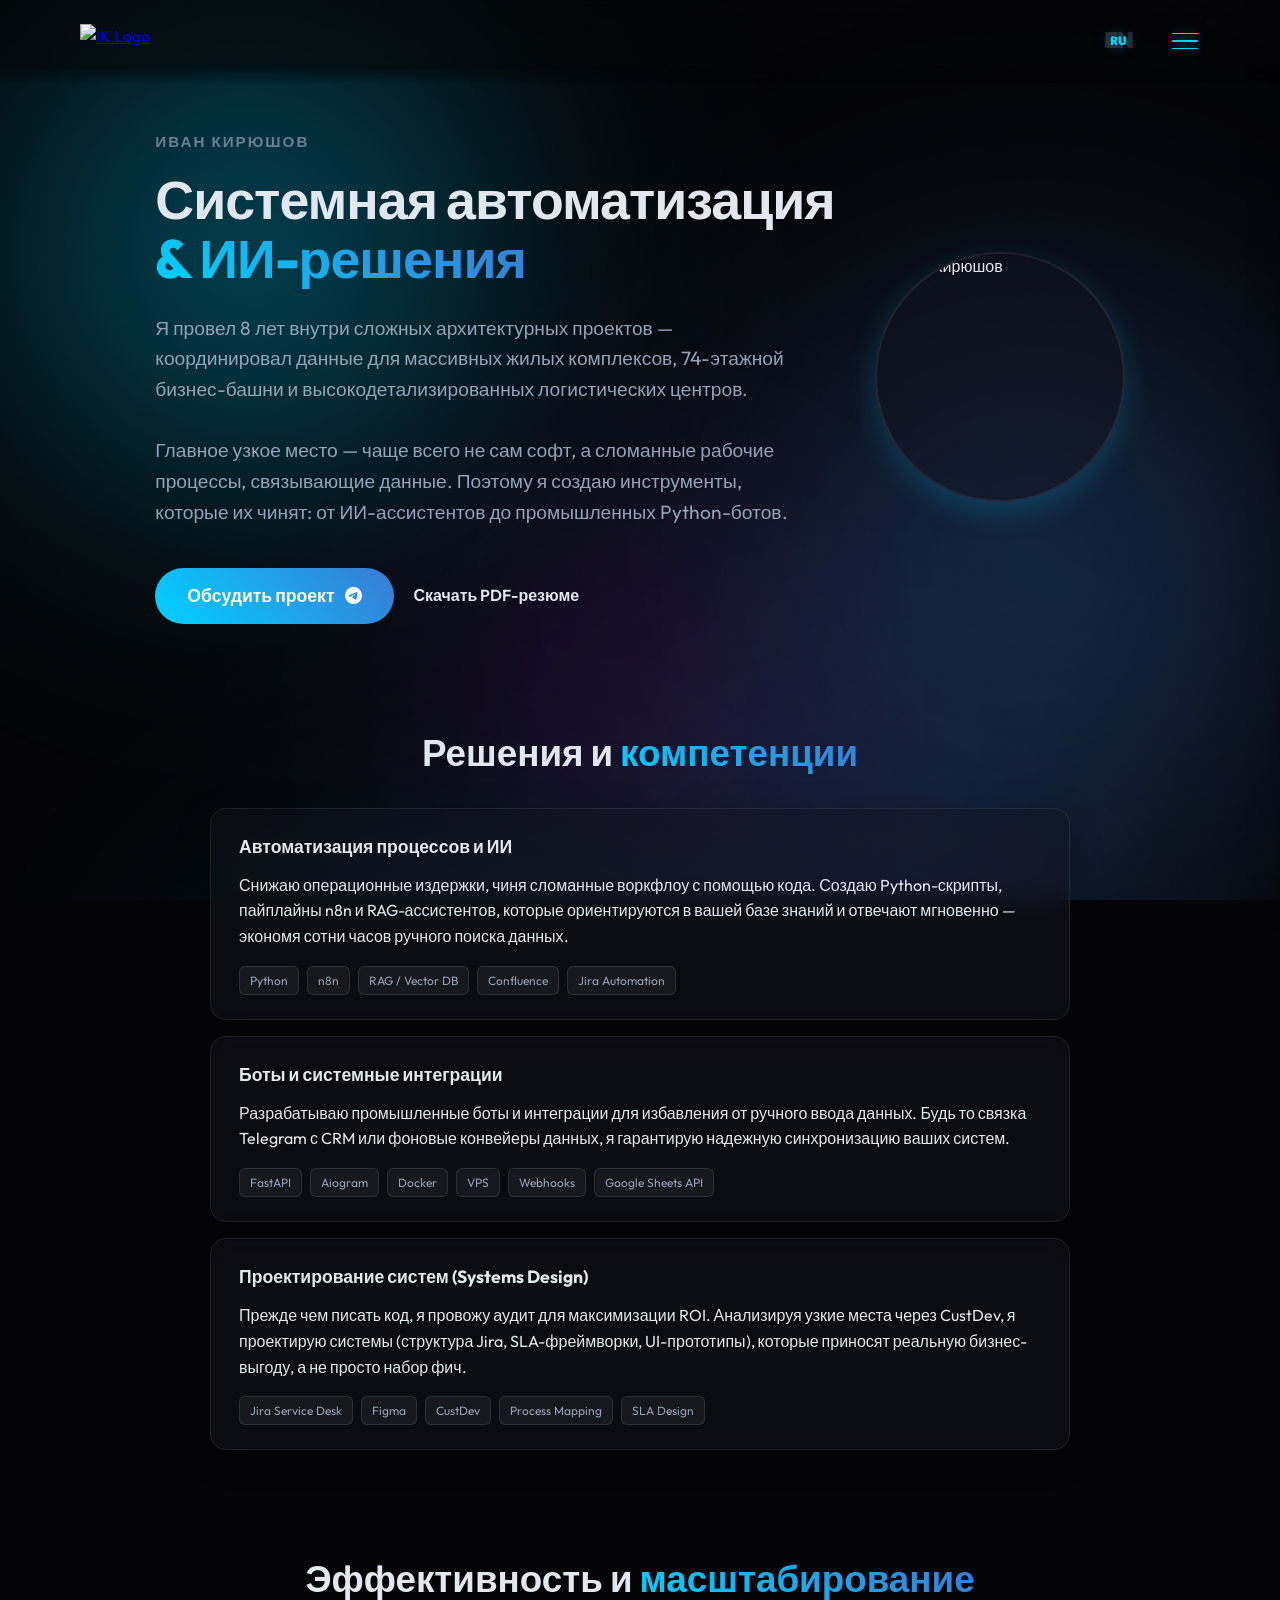
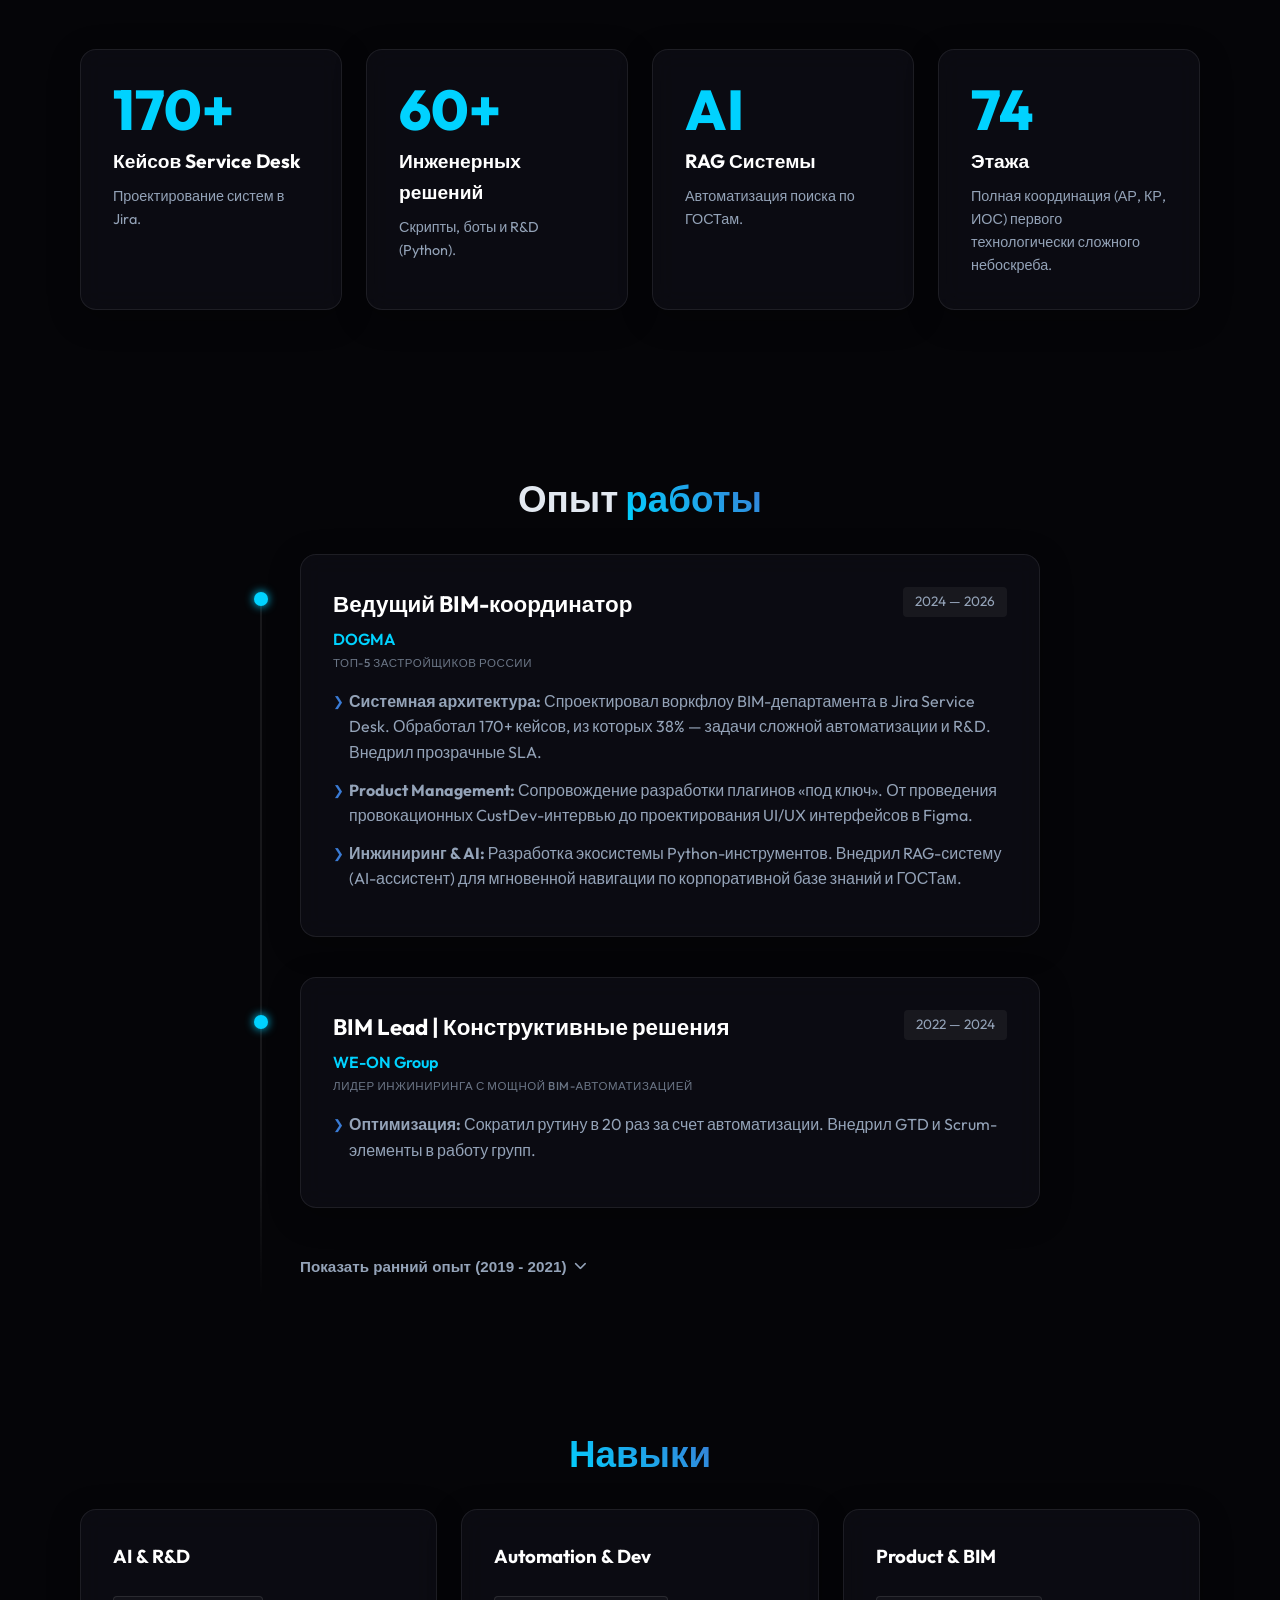
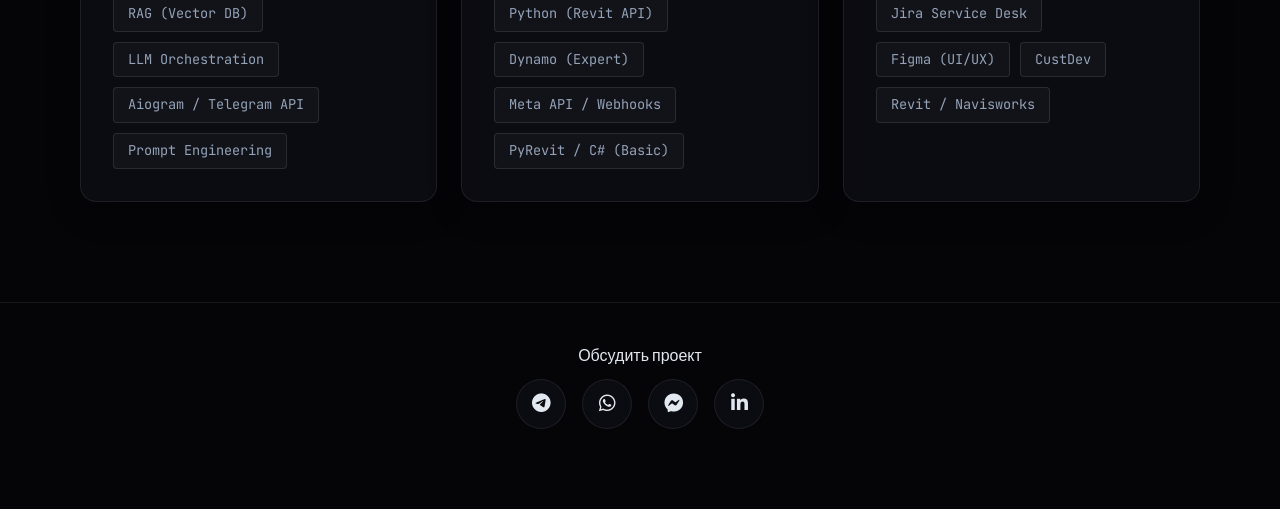
==== ru.html @ f66e20c4 "feat: sync job titles in resumes with landing and fix PDF build pipeline" ====
<!DOCTYPE html>
<html lang="ru">

<head>
    <meta charset="UTF-8">
    <meta name="viewport" content="width=device-width, initial-scale=1.0, maximum-scale=1.0, user-scalable=no">
    <title>Иван Кирюшов | Workflow Automation Architect</title>
    <meta name="description"
        content="Workflow Automation Architect. Превращаю рутину в системную автоматизацию данных через Python, n8n и кастомных ботов.">
    <link rel="preconnect" href="https://fonts.googleapis.com">
    <link rel="preconnect" href="https://fonts.gstatic.com" crossorigin>
    <link
        href="https://fonts.googleapis.com/css2?family=Outfit:wght@300;400;600;800&family=JetBrains+Mono:wght@400;500&display=swap"
        rel="stylesheet">
    <link rel="stylesheet" href="https://cdnjs.cloudflare.com/ajax/libs/font-awesome/6.4.0/css/all.min.css">
    <link rel="stylesheet" href="style.css">
    <link rel="icon" type="image/png" href="favicon.png">
    <link rel="apple-touch-icon" href="apple-touch-icon.png">
</head>

<body>
    <div class="noise-overlay"></div>
    <!-- Фоновые градиентные пятна для Glassmorphism -->
    <div class="blob-wrapper">
        <div class="blob blob-1"></div>
        <div class="blob blob-2"></div>
        <div class="blob blob-3"></div>
        <div class="blob blob-4"></div>
        <div class="blob blob-5"></div>
    </div>

    <nav class="glass-nav">
        <div class="container nav-content">
            <div class="nav-left">
                <a href="#" class="logo">
                    <img src="logo.png" alt="IK Logo" class="logo-img">
                </a>
            </div>

            <div class="nav-center">
                <!-- Status container removed for cleaner UX -->
            </div>
            <div class="nav-right">
                <a href="index.html" class="lang-stack">
                    <span class="lang-bg">EN</span>
                    <span class="lang-fg">RU</span>
                </a>
                <!-- Бургер-кнопка -->
                <button class="menu-toggle" id="menu-toggle" aria-label="Menu">
                    <span></span>
                    <span></span>
                    <span></span>
                </button>
            </div>
        </div>
    </nav>

    <!-- Мобильное меню (Боковая панель) -->
    <div class="menu-dimmer" id="menu-dimmer"></div>
    <div class="mobile-drawer" id="mobile-drawer">
        <div class="drawer-header">
            <a href="index.html?menu=active" class="lang-stack" style="margin-left: 10px;">
                <span class="lang-bg">EN</span>
                <span class="lang-fg">RU</span>
            </a>
            <button class="close-drawer" id="close-drawer" aria-label="Close">
                <i class="fas fa-times"></i>
            </button>
        </div>
        <div class="drawer-content">
            <ul class="drawer-nav">
                <li><a href="#services">Решения</a></li>
                <li><a href="#stats">Эффективность</a></li>
                <li><a href="#experience">Опыт</a></li>
                <li><a href="#skills">Навыки</a></li>
            </ul>
            <div class="drawer-footer">
                <p>Связаться:</p>
                <div class="drawer-socials">
                    <a href="https://t.me/bimivan" target="_blank" class="glass-icon"><i
                            class="fab fa-telegram-plane"></i></a>
                    <a href="https://wa.me/79959209584" target="_blank" class="glass-icon"><i
                            class="fab fa-whatsapp"></i></a>
                    <a href="https://m.me/kiryvanya" target="_blank" class="glass-icon"><i
                            class="fab fa-facebook-messenger"></i></a>
                    <a href="https://www.linkedin.com/in/ivan-kiryushov-5489a4198/" target="_blank"
                        class="glass-icon"><i class="fab fa-linkedin-in"></i></a>
                </div>
            </div>
        </div>
    </div>

    <header id="home" class="hero">
        <div class="container hero-content fade-up">
            <div class="hero-text-block">
                <p class="hero-name-tag">Иван Кирюшов</p>
                <h1>Системная автоматизация <br><span class="accent">& ИИ-решения</span></h1>
                <p class="subtitle" style="max-width: 650px;">
                    Я провел 8 лет внутри сложных архитектурных проектов — координировал данные для массивных жилых
                    комплексов, 74-этажной
                    бизнес-башни и высокодетализированных логистических центров.<br><br>
                    Главное узкое место — чаще всего не сам софт, а сломанные рабочие процессы, связывающие данные.
                    Поэтому я создаю инструменты, которые их чинят: от ИИ-ассистентов до промышленных Python-ботов.
                </p>
                <div class="hero-actions">
                    <a href="https://t.me/bimivan" target="_blank" class="btn btn-primary">Обсудить проект <i
                            class="fab fa-telegram-plane"></i></a>
                    <a href="assets/Ivan_Kiryushov_Resume_RU.pdf" class="btn btn-secondary" download>Скачать
                        PDF-резюме</a>
                </div>
            </div>

            <div class="hero-photo-block" style="position: relative;">
                <div class="glass-photo-wrapper"
                    style="width: 250px; height: 250px; border-radius: 50%; overflow: hidden; background: var(--glass-bg); border: 2px solid var(--glass-border); box-shadow: 0 10px 30px rgba(0, 210, 255, 0.2); position: relative; display: flex; align-items: center; justify-content: center;">
                    <img src="profile.png" alt="Иван Кирюшов" style="width: 100%; height: 100%; object-fit: cover;">
                </div>
            </div>
        </div>
    </header>

    <section id="services" class="services section-pad">
        <div class="container">
            <h2 class="section-title text-center fade-up">Решения и <span class="accent">компетенции</span></h2>
            <div class="services-list fade-up">

                <div class="service-card glass-card">
                    <div class="service-card-header">
                        <span class="service-title">Автоматизация процессов и ИИ</span>
                    </div>
                    <div class="service-card-body">
                        <p>Снижаю операционные издержки, чиня сломанные воркфлоу с помощью кода. Создаю Python-скрипты, пайплайны n8n и RAG-ассистентов, которые ориентируются в вашей базе знаний и отвечают мгновенно — экономя сотни часов ручного поиска данных.</p>
                        <div class="service-tags">
                            <span>Python</span>
                            <span>n8n</span>
                            <span>RAG / Vector DB</span>
                            <span>Confluence</span>
                            <span>Jira Automation</span>
                        </div>
                    </div>
                </div>

                <div class="service-card glass-card">
                    <div class="service-card-header">
                        <span class="service-title">Боты и системные интеграции</span>
                    </div>
                    <div class="service-card-body">
                        <p>Разрабатываю промышленные боты и интеграции для избавления от ручного ввода данных. Будь то связка Telegram с CRM или фоновые конвейеры данных, я гарантирую надежную синхронизацию ваших систем.</p>
                        <div class="service-tags">
                            <span>FastAPI</span>
                            <span>Aiogram</span>
                            <span>Docker</span>
                            <span>VPS</span>
                            <span>Webhooks</span>
                            <span>Google Sheets API</span>
                        </div>
                    </div>
                </div>

                <div class="service-card glass-card">
                    <div class="service-card-header">
                        <span class="service-title">Проектирование систем (Systems Design)</span>
                    </div>
                    <div class="service-card-body">
                        <p>Прежде чем писать код, я провожу аудит для максимизации ROI. Анализируя узкие места через CustDev, я проектирую системы (структура Jira, SLA-фреймворки, UI-прототипы), которые приносят реальную бизнес-выгоду, а не просто набор фич.</p>
                        <div class="service-tags">
                            <span>Jira Service Desk</span>
                            <span>Figma</span>
                            <span>CustDev</span>
                            <span>Process Mapping</span>
                            <span>SLA Design</span>
                        </div>
                    </div>
                </div>

            </div>
        </div>
    </section>

    <section id="stats" class="stats">
        <div class="container fade-up" style="margin-bottom: 40px;">
            <h2 class="section-title text-center">Эффективность и <span class="accent">масштабирование</span></h2>
        </div>
        <div class="container stats-grid delay-1 fade-up">
            <div class="stat-card glass-card">
                <div class="stat-number">170+</div>
                <div class="stat-label">Кейсов Service Desk</div>
                <div class="stat-desc">Проектирование систем в Jira.</div>
            </div>
            <div class="stat-card glass-card">
                <div class="stat-number">60+</div>
                <div class="stat-label">Инженерных решений</div>
                <div class="stat-desc">Скрипты, боты и R&D (Python).</div>
            </div>
            <div class="stat-card glass-card">
                <div class="stat-number">AI</div>
                <div class="stat-label">RAG Системы</div>
                <div class="stat-desc">Автоматизация поиска по ГОСТам.</div>
            </div>
            <div class="stat-card glass-card">
                <div class="stat-number">74</div>
                <div class="stat-label">Этажа</div>
                <div class="stat-desc">Полная координация (АР, КР, ИОС) первого технологически сложного небоскреба.
                </div>
            </div>
        </div>
    </section>

    <section id="experience" class="experience section-pad">
        <div class="container">
            <h2 class="section-title text-center fade-up">Опыт <span class="accent">работы</span></h2>

            <div class="timeline">
                <div class="timeline-item fade-up">
                    <div class="timeline-dot"></div>
                    <div class="glass-card timeline-content">
                        <div class="job-header">
                            <div>
                                <h3>Ведущий BIM-координатор</h3>
                                <div class="company">DOGMA</div>
                                <span class="company-tagline">Топ-5 застройщиков России</span>
                            </div>
                            <div class="period">2024 — 2026</div>
                        </div>
                        <ul class="job-details">
                            <li><strong>Системная архитектура:</strong> Спроектировал воркфлоу BIM-департамента в Jira
                                Service Desk. Обработал 170+ кейсов, из которых 38% — задачи сложной автоматизации и
                                R&D. Внедрил прозрачные SLA.</li>
                            <li><strong>Product Management:</strong> Сопровождение разработки плагинов «под ключ». От
                                проведения провокационных CustDev-интервью до проектирования UI/UX интерфейсов в Figma.
                            </li>
                            <li><strong>Инжиниринг & AI:</strong> Разработка экосистемы Python-инструментов. Внедрил
                                RAG-систему (AI-ассистент) для мгновенной навигации по корпоративной базе знаний и
                                ГОСТам.</li>
                        </ul>
                    </div>
                </div>

                <div class="timeline-item fade-up">
                    <div class="timeline-dot"></div>
                    <div class="glass-card timeline-content">
                        <div class="job-header">
                            <div>
                                <h3>BIM Lead | Конструктивные решения</h3>
                                <div class="company">WE-ON Group</div>
                                <span class="company-tagline">Лидер инжиниринга с мощной BIM-автоматизацией</span>
                            </div>
                            <div class="period">2022 — 2024</div>
                        </div>
                        <ul class="job-details">
                            <li><strong>Оптимизация:</strong> Сократил рутину в 20 раз за счет автоматизации. Внедрил
                                GTD и Scrum-элементы в работу групп.</li>
                        </ul>
                    </div>
                </div>

                <div class="exp-accordion">
                    <button class="exp-header">
                        <span>Показать ранний опыт (2019 - 2021)</span>
                        <i class="fas fa-chevron-down exp-chevron"></i>
                    </button>
                    <div class="exp-body">
                        <div class="exp-content">
                            <!-- Severin Development -->
                            <div class="timeline-item" style="margin-bottom: 0;">
                                <div class="timeline-dot" style="z-index: 2;"></div>
                                <div class="glass-card timeline-content">
                                    <div class="job-header">
                                        <div>
                                            <h3>BIM-координатор</h3>
                                            <div class="company">Северин Девелопмент</div>
                                            <span class="company-tagline">Колыбель экосистемы "Signal" и передовых
                                                технологий 3D-сканирования</span>
                                        </div>
                                        <div class="period">2020 — 2021</div>
                                    </div>
                                    <ul class="job-details">
                                        <li><strong>Сложное моделирование:</strong> Координация 74-этажной башни (АР,
                                            КР, ИОС) в
                                            Москва-Сити.</li>
                                        <li><strong>R&D / Team Leading:</strong> Разработка процессов для технологии
                                            Scan-to-BIM
                                            (облака точек). Управление процессами распределения задач.</li>
                                    </ul>
                                </div>
                            </div>

                            <!-- MK3 Engineering -->
                            <div class="timeline-item" style="margin-bottom: 0; margin-top: 24px;">
                                <div class="timeline-dot" style="z-index: 2;"></div>
                                <div class="glass-card timeline-content">
                                    <div class="job-header">
                                        <div>
                                            <h3>BIM-координатор</h3>
                                            <div class="company">МК3 Инжиниринг</div>
                                            <span class="company-tagline">Эксперты в промышленном проектировании и
                                                High-LOD моделях</span>
                                        </div>
                                        <div class="period">2019 — 2020</div>
                                    </div>
                                    <ul class="job-details">
                                        <li><strong>Признание:</strong> Промышленный проект занял <strong>2-е
                                                место</strong> на Всероссийском конкурсе BIM-технологий 2020.</li>
                                        <li><strong>Контроль качества:</strong> Оптимизировал алгоритмы проверки
                                            коллизий, снизив количество проектных ошибок на 30% через автоматизированную
                                            отчетность.</li>
                                    </ul>
                                </div>
                            </div>
                        </div>
                    </div>
                </div>
            </div>
        </div>
    </section>

    <section id="skills" class="skills section-pad">
        <div class="container fade-up">
            <h2 class="section-title text-center"><span class="accent">Навыки</span></h2>
            <div class="skills-grid">
                <!-- AI & Automation -->
                <div class="glass-card skill-category">
                    <h3>AI & R&D</h3>
                    <div class="skill-tags">
                        <span>RAG (Vector DB)</span>
                        <span>LLM Orchestration</span>
                        <span>Aiogram / Telegram API</span>
                        <span>Prompt Engineering</span>
                    </div>
                </div>
                <!-- Core Dev -->
                <div class="glass-card skill-category">
                    <h3>Automation & Dev</h3>
                    <div class="skill-tags">
                        <span>Python (Revit API)</span>
                        <span>Dynamo (Expert)</span>
                        <span>Meta API / Webhooks</span>
                        <span>PyRevit / C# (Basic)</span>
                    </div>
                </div>
                <!-- Management -->
                <div class="glass-card skill-category">
                    <h3>Product & BIM</h3>
                    <div class="skill-tags">
                        <span>Jira Service Desk</span>
                        <span>Figma (UI/UX)</span>
                        <span>CustDev</span>
                        <span>Revit / Navisworks</span>
                    </div>
                </div>
            </div>
        </div>
    </section>


    <footer class="footer">
        <div class="container footer-content fade-up">
            <div class="footer-cta">
                <p>Обсудить проект</p>
            </div>
            <div class="social-links">
                <a href="https://t.me/bimivan" target="_blank" class="glass-icon"><i
                        class="fab fa-telegram-plane"></i></a>
                <a href="#" target="_blank" class="glass-icon"><i class="fab fa-whatsapp"></i></a>
                <a href="#" target="_blank" class="glass-icon"><i class="fab fa-facebook-messenger"></i></a>
                <a href="https://www.linkedin.com/in/ivan-kiryushov-5489a4198/" target="_blank" class="glass-icon"><i
                        class="fab fa-linkedin-in"></i></a>
            </div>
        </div>
    </footer>
    <script src="app.js"></script>
</body>

</html>
---- style.css ----
:root {
    --bg-primary: #050508;
    --accent-blue: #00d2ff;
    --accent-teal: #3a7bd5;
    --text-main: #e2e8f0;
    --text-muted: #94a3b8;
    --glass-border: rgba(255, 255, 255, 0.08);
    --glass-bg: rgba(20, 22, 32, 0.45);
}

* {
    margin: 0;
    padding: 0;
    box-sizing: border-box;
    -webkit-font-smoothing: antialiased;
}

::selection {
    background-color: var(--accent-blue);
    color: var(--bg-primary);
}

::-moz-selection {
    background-color: var(--accent-blue);
    color: var(--bg-primary);
}

html {
    scroll-behavior: smooth;
    scroll-padding-top: 100px;
    overflow-x: hidden;
    width: 100%;
    margin: 0;
    padding: 0;
}

body {
    font-family: 'Outfit', sans-serif;
    background-color: var(--bg-primary);
    color: var(--text-main);
    line-height: 1.6;
    position: relative;
    margin: 0;
    padding: 0;
}

.noise-overlay {
    position: fixed;
    top: 0;
    left: 0;
    width: 100%;
    height: 100%;
    pointer-events: none;
    z-index: 9999;
    opacity: 0.02;
    background-image: url("data:image/svg+xml,%3Csvg viewBox='0 0 200 200' xmlns='http://www.w3.org/2000/svg'%3E%3Cfilter id='noiseFilter'%3E%3CfeTurbulence type='turbulence' baseFrequency='0.45' numOctaves='3' stitchTiles='stitch'/%3E%3C/filter%3E%3Crect width='100%25' height='100%25' filter='url(%23noiseFilter)'/%3E%3C/svg%3E");
    background-size: 150px 150px;
}

.blob-wrapper {
    position: fixed;
    /* Pin to viewport to prevent vertical leakage */
    top: 0;
    left: 0;
    width: 100%;
    height: 100%;
    overflow: hidden;
    clip-path: inset(0 0 0 0);
    /* Force clip to browser window */
    z-index: -1;
    pointer-events: none;
}

/* Background animated blobs for Premium Glassmorphism */
.blob {
    position: absolute;
    filter: blur(120px);
    z-index: -1;
    opacity: 0.8;
    mix-blend-mode: screen;
    pointer-events: none;
}

.blob-1 {
    top: -100px;
    left: -100px;
    width: 700px;
    height: 700px;
    background: radial-gradient(circle, rgba(0, 210, 255, 0.55) 0%, transparent 70%);
    animation: move-1 25s infinite alternate;
}

.blob-2 {
    top: 20%;
    right: -150px;
    width: 800px;
    height: 800px;
    background: radial-gradient(circle, rgba(58, 123, 213, 0.5) 0%, transparent 70%);
    animation: move-2 30s infinite alternate-reverse;
}

.blob-3 {
    top: 90%;
    left: 10%;
    width: 650px;
    height: 650px;
    background: radial-gradient(circle, rgba(0, 210, 255, 0.45) 0%, transparent 70%);
    animation: move-3 20s infinite alternate;
}

.blob-4 {
    top: 50%;
    left: 30%;
    width: 500px;
    height: 500px;
    background: radial-gradient(circle, rgba(142, 45, 226, 0.35) 0%, transparent 70%);
    animation: move-1 18s infinite alternate-reverse;
}

.blob-5 {
    top: 75%;
    right: 5%;
    width: 650px;
    height: 650px;
    background: radial-gradient(circle, rgba(58, 123, 213, 0.4) 0%, transparent 70%);
    animation: move-4 22s infinite alternate;
}

@keyframes move-1 {
    0% {
        transform: translate(0, 0) scale(1) rotate(0deg);
    }

    100% {
        transform: translate(100px, 50px) scale(1.2) rotate(45deg);
    }
}

@keyframes move-4 {
    0% {
        transform: translate(0, 0) scale(1);
    }

    100% {
        transform: translate(-120px, -80px) scale(1.15) rotate(-30deg);
    }
}

@keyframes move-2 {
    0% {
        transform: translate(0, 0) scale(1.1);
    }

    100% {
        transform: translate(-150px, 100px) scale(0.9);
    }
}

@keyframes move-3 {
    0% {
        transform: translate(0, 100px) scale(0.8);
    }

    100% {
        transform: translate(50px, -50px) scale(1.1);
    }
}


.container {
    max-width: 1200px;
    margin: 0 auto;
    padding: 0 40px;
    /* Increased for premium air */
}

.accent {
    color: var(--accent-blue);
    background: -webkit-linear-gradient(45deg, var(--accent-blue), var(--accent-teal));
    -webkit-background-clip: text;
    background-clip: text;
    -webkit-text-fill-color: transparent;
}

h1 {
    font-size: clamp(2.5rem, 5vw, 4.5rem);
    font-weight: 800;
    line-height: 1.1;
    margin-bottom: 24px;
    letter-spacing: -1px;
}

/* Specific sizing for Russian H1 to prevent overflow/crowding */
html[lang="ru"] h1 {
    font-size: clamp(2rem, 4.2vw, 3.8rem);
}

h2 {
    font-size: 2.3rem;
    font-weight: 700;
    margin-bottom: 40px;
}

.section-title {
    margin-bottom: 25px;
}

.text-center {
    text-align: center;
}

/* Glassmorphism Cards */
.glass-card {
    background: var(--glass-bg);
    backdrop-filter: blur(12px);
    -webkit-backdrop-filter: blur(12px);
    border: 1px solid var(--glass-border);
    border-radius: 16px;
    padding: 32px;
    transition: border-color 0.3s ease, box-shadow 0.3s ease;
    box-shadow: 0 8px 32px rgba(0, 0, 0, 0.3);
    /* Static shadow for volume */
    position: relative;
}




/* Nav */
.glass-nav {
    position: fixed;
    top: 0;
    left: 0;
    width: 100%;
    z-index: 1000;
    background: rgba(5, 5, 8, 0.6) !important;
    backdrop-filter: blur(12px) !important;
    -webkit-backdrop-filter: blur(12px) !important;
    padding: 16px 0;
    transition: all 0.3s ease;
    box-shadow: 0 4px 30px rgba(0, 0, 0, 0.3);
    mask-image: linear-gradient(to bottom, black 80%, transparent 100%);
    -webkit-mask-image: linear-gradient(to bottom, black 80%, transparent 100%);
    border-bottom: none;
}

/* --- Legacy Nav Styles Removed (Consolidated in Unified Header section) --- */

/* Buttons */
.btn-outline {
    border: 1px solid var(--accent-blue);
    color: var(--accent-blue);
    padding: 10px 24px;
    border-radius: 30px;
    text-decoration: none;
    font-weight: 600;
    transition: all 0.3s ease;
}

.btn-outline:hover {
    background: rgba(0, 210, 255, 0.1);
    box-shadow: 0 0 15px rgba(0, 210, 255, 0.2);
}

.btn-primary {
    background: linear-gradient(45deg, var(--accent-blue), var(--accent-teal));
    color: #fff;
    padding: 14px 32px;
    border-radius: 30px;
    text-decoration: none;
    font-weight: 700;
    font-size: 1.1rem;
    display: inline-flex;
    align-items: center;
    gap: 10px;
    transition: transform 0.2s, box-shadow 0.2s;
    border: none;
}

.btn-primary:hover {
    transform: scale(1.05);
    box-shadow: 0 0 20px rgba(0, 210, 255, 0.4);
}

.btn-secondary {
    color: var(--text-main);
    text-decoration: none;
    display: inline-flex;
    align-items: center;
    gap: 8px;
    font-weight: 600;
    transition: color 0.2s;
}

.btn-secondary:hover {
    color: var(--accent-blue);
}

/* Hero Section */
.hero-name-tag {
    font-size: 0.95rem;
    font-weight: 600;
    color: var(--text-muted);
    letter-spacing: 2px;
    text-transform: uppercase;
    margin-bottom: 16px;
    opacity: 0.7;
}

.hero {
    display: flex;
    align-items: center;
    padding-top: 130px;
    padding-bottom: 40px;
    position: relative;
    min-height: auto;
}

.subtitle {
    font-size: 1.2rem;
    color: var(--text-muted);
    max-width: 600px;
    margin-bottom: 40px;
}

.hero-content {
    display: grid;
    grid-template-columns: 1fr auto;
    gap: 40px;
    align-items: center;
}

.hero-actions {
    display: flex;
    gap: 20px;
    align-items: center;
}

@media (max-width: 900px) {
    .hero {
        padding-top: 80px;
        /* Уменьшаем отступ сверху на мобилке */
        min-height: auto;
    }

    .hero-content {
        grid-template-columns: 1fr;
        text-align: center;
        gap: 20px;
    }

    .hero-greeting {
        justify-content: center;
    }

    .subtitle {
        margin: 0 auto 30px auto;
    }

    .hero-actions {
        justify-content: center;
        flex-wrap: wrap;
    }

    .hero-photo-block {
        order: -1;
        display: flex;
        justify-content: center;
        margin-bottom: 10px;
    }

    .glass-photo-wrapper {
        width: 180px !important;
        height: 180px !important;
    }
}

/* Stats */
.stats {
    padding: 40px 0 100px;
}

.stats-grid {
    display: grid;
    grid-template-columns: repeat(auto-fit, minmax(240px, 1fr));
    gap: 24px;
}

.stat-number {
    font-size: 3.5rem;
    font-weight: 800;
    color: var(--accent-blue);
    line-height: 1;
    margin-bottom: 8px;
}

.stat-label {
    font-size: 1.2rem;
    font-weight: 700;
    margin-bottom: 8px;
    color: #fff;
}

.stat-desc {
    color: var(--text-muted);
    font-size: 0.9rem;
}

/* Experience */
.section-pad {
    padding: 60px 0;
}

.timeline {
    position: relative;
    max-width: 800px;
    margin: 0 auto;
    padding-bottom: 20px;
}

.timeline::before {
    content: '';
    position: absolute;
    top: 40px;
    bottom: 0;
    left: 20px;
    width: 2px;
    background: linear-gradient(to bottom, var(--glass-border) 80%, transparent);
}

.timeline-item {
    position: relative;
    padding-left: 60px;
    margin-bottom: 40px;
}

.timeline-dot {
    position: absolute;
    left: 14px;
    top: 38px;
    width: 14px;
    height: 14px;
    border-radius: 50%;
    background: var(--accent-blue);
    box-shadow: 0 0 10px var(--accent-blue);
    z-index: 2;
}

.job-header {
    display: flex;
    justify-content: space-between;
    align-items: flex-start;
    margin-bottom: 16px;
    flex-wrap: wrap;
    gap: 10px;
}

.job-header h3 {
    font-size: 1.4rem;
    color: #fff;
    margin-bottom: 4px;
}

.company {
    color: var(--accent-blue);
    font-weight: 600;
    display: flex;
    align-items: center;
    gap: 6px;
}

.company-tagline {
    display: block;
    font-size: 0.72rem;
    color: var(--text-muted);
    opacity: 0.7;
    text-transform: uppercase;
    letter-spacing: 0.05em;
    font-weight: 500;
    margin-top: 2px;
}

.period {
    background: rgba(255, 255, 255, 0.05);
    padding: 4px 12px;
    border-radius: 4px;
    font-size: 0.85rem;
    color: var(--text-muted);
}

.job-details {
    list-style-type: none;
}

.job-details li {
    margin-bottom: 12px;
    color: var(--text-muted);
    position: relative;
    padding-left: 16px;
}

.job-details li::before {
    content: '❯';
    position: absolute;
    left: 0;
    color: var(--accent-teal);
    font-size: 0.8rem;
    top: 2px;
}

@media (max-width: 600px) {
    .timeline::before {
        left: 5px;
    }

    .timeline-dot {
        left: -1px;
        width: 12px;
        height: 12px;
    }

    .timeline-item {
        padding-left: 30px;
    }

    .glass-card {
        padding: 24px 20px;
        /* Уменьшаем внутренние рамки на смартфонах */
    }

    .container {
        padding: 0 20px;
        /* Уменьшаем боковые отступы всей страницы на мобилках */
    }

    .nav-right {
        gap: 15px;
        /* Убираем огромный отступ между языком и меню на мобилках */
    }

    .section-pad {
        padding: 30px 0;
        /* Минимальные отступы на мобилке */
    }

    .footer {
        padding: 10px 0 5px;
        /* Экстремально компактный подвал */
        margin-top: 0;
    }
}

/* Services */
.services-list {
    display: flex;
    flex-direction: column;
    gap: 16px;
    max-width: 860px;
    margin: 0 auto;
}

.service-accordion {
    padding: 0;
    /* Removed overflow: hidden to allow jitter stabilizer to work */
    transition: border-color 0.3s ease, box-shadow 0.3s ease;
}

.service-accordion.is-open {
    border-color: rgba(0, 210, 255, 0.35);
    box-shadow: 0 8px 32px rgba(0, 210, 255, 0.12);
}

.service-header {
    width: 100%;
    background: none;
    border: none;
    cursor: pointer;
    padding: 24px 28px;
    display: flex;
    justify-content: space-between;
    align-items: center;
    gap: 16px;
    text-align: left;
}

.service-header-left {
    display: flex;
    align-items: center;
    gap: 16px;
}

.service-icon {
    font-size: 1.5rem;
    flex-shrink: 0;
}

.service-title {
    font-size: 1.1rem;
    font-weight: 700;
    color: var(--text-main);
    transition: color 0.3s ease;
}

/* Service Cards (Static version of accordions) */
.service-card {
    padding: 0 !important;
    overflow: hidden;
}

.service-card-header {
    padding: 24px 28px 12px 28px;
}

.service-card-body {
    padding: 0 28px 24px 28px;
}

.service-tags {
    display: flex;
    flex-wrap: wrap;
    gap: 8px;
    margin-top: 16px;
}

.service-tags span {
    background: rgba(255, 255, 255, 0.05);
    border: 1px solid rgba(255, 255, 255, 0.1);
    padding: 4px 10px;
    border-radius: 6px;
    font-size: 0.75rem;
    color: var(--text-muted);
}

.service-accordion.is-open .service-title {
    color: var(--accent-blue);
}

.service-chevron {
    color: var(--text-muted);
    font-size: 0.9rem;
    flex-shrink: 0;
    transition: transform 0.4s cubic-bezier(0.19, 1, 0.22, 1), color 0.3s ease;
}

.service-accordion.is-open .service-chevron {
    transform: rotate(180deg);
    color: var(--accent-blue);
}

.service-body {
    padding: 0 28px 24px 28px;
}

/* Experience Accordion (Custom) */
.exp-accordion {
    margin-top: 10px;
    /* Aligned with timeline */
}

.exp-header {
    background: none;
    border: none;
    cursor: pointer;
    color: var(--text-muted);
    font-weight: 600;
    font-size: 0.95rem;
    padding: 10px 0 10px 60px;
    /* Matched to timeline padding */
    display: inline-flex;
    align-items: center;
    gap: 8px;
    transition: color 0.3s ease;
}

.exp-header:hover {
    color: var(--accent-blue);
}

.exp-chevron {
    font-size: 0.8rem;
    transition: transform 0.4s cubic-bezier(0.19, 1, 0.22, 1), color 0.3s ease;
}

.exp-accordion.is-open .exp-header {
    color: var(--accent-blue);
}

.exp-accordion.is-open .exp-chevron {
    transform: rotate(180deg);
}

.exp-body {
    max-height: 0;
    overflow: hidden;
    transition: max-height 0.8s cubic-bezier(0.16, 1, 0.3, 1);
}

.exp-content {
    padding-top: 24px;
    display: flex;
    flex-direction: column;
    gap: 24px;
}


.service-body p {
    color: var(--text-muted);
    line-height: 1.7;
    margin-bottom: 20px;
    font-size: 0.95rem;
}

.service-body .service-tags {
    display: flex;
    flex-wrap: wrap;
    gap: 8px;
    padding-bottom: 24px;
}

.service-body .service-tags span {
    background: rgba(255, 255, 255, 0.03);
    border: 1px solid rgba(255, 255, 255, 0.1);
    padding: 4px 10px;
    border-radius: 4px;
    font-size: 0.8rem;
    color: var(--text-muted);
    font-family: 'JetBrains Mono', monospace;
    transition: all 0.3s ease;
    cursor: default;
}

/* Skills */
.skills-grid {
    display: grid;
    grid-template-columns: repeat(auto-fit, minmax(300px, 1fr));
    gap: 24px;
}

.skill-category h3 {
    display: flex;
    align-items: center;
    gap: 12px;
    margin-bottom: 24px;
    color: #fff;
}

.skill-category h3 i {
    color: var(--accent-blue);
}

.skill-tags {
    display: flex;
    flex-wrap: wrap;
    gap: 10px;
}

.skill-tags span {
    background: rgba(255, 255, 255, 0.03);
    border: 1px solid rgba(255, 255, 255, 0.1);
    padding: 6px 14px;
    border-radius: 4px;
    font-size: 0.85rem;
    color: var(--text-muted);
    font-family: 'JetBrains Mono', monospace;
    transition: all 0.3s ease;
    cursor: default;
}



/* Footer */
.footer {
    border-top: 1px solid var(--glass-border);
    padding: 40px 0 70px;
    /* Increased bottom padding for Taskbar safety */
    margin-top: 40px;
    text-align: center;
}

.footer-cta h2 {
    margin-bottom: 8px;
}

.social-links {
    display: flex;
    justify-content: center;
    gap: 16px;
    margin: 10px 0;
}

.glass-icon {
    width: 50px;
    height: 50px;
    display: flex;
    align-items: center;
    justify-content: center;
    border-radius: 50%;
    background: var(--glass-bg);
    border: 1px solid var(--glass-border);
    color: var(--text-main);
    font-size: 1.2rem;
    text-decoration: none;
    transition: all 0.3s ease;
}

.glass-icon:hover {
    color: var(--accent-blue);
    border-color: var(--accent-blue);
    transform: translateY(-3px);
    box-shadow: 0 5px 15px rgba(0, 210, 255, 0.2);
}

/* Animations - Reveal Scroll */
.fade-up {
    opacity: 0;
    transform: translateY(30px);
    transition: opacity 0.8s cubic-bezier(0.16, 1, 0.3, 1), transform 0.8s cubic-bezier(0.16, 1, 0.3, 1);
}

.fade-up.visible {
    opacity: 1;
    transform: translateY(0);
}

.delay-1 {
    transition-delay: 0.2s;
}

/* Responsive adjustments */
/* --- Pixel-Perfect Unified Header --- */
.nav-content {
    display: grid !important;
    grid-template-columns: repeat(3, 1fr);
    /* 3 equal columns for absolute centering */
    align-items: center;
    position: relative;
    width: 100%;
    min-height: 50px;
}

.nav-left {
    display: flex;
    align-items: center;
    justify-self: start;
    z-index: 10;
}

.nav-center {
    display: flex;
    justify-content: center;
    align-items: center;
    justify-self: center;
    pointer-events: none;
    z-index: 5;
    padding-bottom: 2px;
    /* Optical vertical correction */
}

.nav-right {
    display: flex;
    align-items: center;
    justify-self: end;
    gap: 40px;
    /* Matched to container padding for symmetry */
    z-index: 10;
}

.nav-status-container {
    display: flex;
    align-items: center;
    justify-content: center;
    gap: 8px;
    background: rgba(0, 210, 255, 0.05);
    border: 1px solid rgba(0, 210, 255, 0.15);
    padding: 2px 16px 4px;
    /* Balanced for 28px height */
    border-radius: 20px;
    white-space: nowrap;
    opacity: 1 !important;
    pointer-events: auto;
    min-height: 28px;
    /* Unified height */
    transition: all 0.4s cubic-bezier(0.19, 1, 0.22, 1);
    will-change: width, transform, opacity;
}

.status-dot {
    display: block !important;
    width: 8px !important;
    height: 8px !important;
    aspect-ratio: 1 / 1 !important;
    /* Force equal dimensions */
    background: #00ff88 !important;
    border-radius: 50% !important;
    /* Force absolute circle */
    box-shadow: 0 0 10px #00ff88, 0 0 20px rgba(0, 255, 136, 0.3);
    animation: statusPulse 1.5s infinite;
    flex-shrink: 0;
}

.status-text {
    font-size: 0.75rem;
    font-weight: 600;
    color: var(--accent-blue);
    text-transform: uppercase;
    letter-spacing: 0.8px;
    line-height: normal;
    display: flex;
    align-items: center;
    transition: opacity 0.4s ease-in-out;
    /* Smooth fade for dynamic updates */
}

@keyframes statusPulse {

    0%,
    100% {
        opacity: 1;
        transform: scale(1);
    }

    50% {
        opacity: 0.6;
        transform: scale(1.2);
    }
}

@media (min-width: 1024px) {
    .nav-status-container {
        padding: 8px 20px;
    }

    .status-text {
        font-size: 0.85rem;
        letter-spacing: 1.2px;
    }

    .status-dot {
        width: 10px;
        height: 10px;
    }
}

/* Logo Fix */
.logo-img {
    height: 34px;
    width: auto;
    display: block;
}

/* Lang Switch Spacing */
/* --- Advanced Language Stack --- */
.lang-stack {
    position: relative;
    display: flex;
    justify-content: center;
    align-items: center;
    width: 28px;
    /* Matched to burger width */
    height: 28px;
    /* Matched to burger height */
    text-decoration: none;
    margin-right: 0;
}

.lang-bg {
    position: absolute;
    font-size: 1.4rem;
    /* Larger halo for all-around visibility */
    font-weight: 900;
    color: rgba(255, 255, 255, 0.15);
    transform: translateY(0);
    /* Centered with active lang */
    z-index: 1;
    pointer-events: none;
    letter-spacing: -1px;
}

.lang-fg {
    position: relative;
    font-size: 0.75rem;
    font-weight: 900;
    color: var(--accent-blue);
    text-shadow: 0 0 15px rgba(0, 210, 255, 0.6);
    transform: translateY(0);
    /* Perfectly centered on top of the ghost text */
    z-index: 2;
    transition: all 0.3s ease;
}

.lang-stack:hover .lang-bg {
    color: rgba(255, 255, 255, 0.6);
    /* Prominent activation state */
    transform: scale(1.1);
    text-shadow: 0 0 20px rgba(255, 255, 255, 0.2);
}

.lang-stack:hover .lang-fg {
    transform: translateY(-11px);
    color: #fff;
}

/* Fixed Burger */
.menu-toggle {
    display: flex !important;
    flex-direction: column;
    justify-content: center;
    gap: 6px;
    width: 28px;
    height: 28px;
    background: none;
    border: none;
    cursor: pointer;
}

.menu-toggle span {
    display: block;
    width: 26px;
    height: 1.5px;
    background: var(--accent-blue);
    border-radius: 2px;
    box-shadow: 0 0 8px rgba(0, 210, 255, 0.6);
    transition: all 0.4s cubic-bezier(0.19, 1, 0.22, 1);
}

.menu-toggle.active span:nth-child(1) {
    transform: translateY(8px) rotate(45deg);
}

.menu-toggle.active span:nth-child(2) {
    opacity: 0;
    transform: translateX(-20px);
}

.menu-toggle.active span:nth-child(3) {
    transform: translateY(-8px) rotate(-45deg);
}

/* Menu Dimmer Overlay */
.menu-dimmer {
    position: fixed;
    top: 0;
    left: 0;
    width: 100%;
    height: 100vh;
    background: rgba(0, 0, 0, 0.4);
    backdrop-filter: blur(4px);
    -webkit-backdrop-filter: blur(4px);
    z-index: 999;
    opacity: 0;
    visibility: hidden;
    transition: all 0.4s ease;
}

.menu-dimmer.active {
    opacity: 1;
    visibility: visible;
}

/* Side Drawer Mobile Menu */
.mobile-drawer {
    position: fixed;
    top: 0;
    right: -320px;
    /* Hidden off-screen */
    width: 300px;
    height: 100vh;
    background: rgba(5, 5, 8, 0.85);
    backdrop-filter: blur(20px) saturate(160%);
    -webkit-backdrop-filter: blur(20px) saturate(160%);
    border-left: 1px solid rgba(255, 255, 255, 0.08);
    z-index: 1000;
    display: flex;
    flex-direction: column;
    transition: all 0.4s cubic-bezier(0.19, 1, 0.22, 1);
    box-shadow: -10px 0 30px rgba(0, 0, 0, 0.6);
}

.mobile-drawer.active {
    right: 0;
}

.drawer-header {
    display: flex;
    justify-content: space-between;
    align-items: center;
    padding: 20px 30px;
}

.close-drawer {
    background: none;
    border: none;
    color: var(--accent-blue);
    font-size: 1.8rem;
    cursor: pointer;
    transition: transform 0.3s ease;
}

.close-drawer:hover {
    transform: rotate(90deg);
}

.drawer-content {
    flex: 1;
    padding: 20px 40px;
    display: flex;
    flex-direction: column;
    justify-content: space-between;
}

.drawer-nav {
    display: flex;
    flex-direction: column;
    gap: 32px;
    margin-top: 20px;
    list-style: none;
    padding: 0;
}

.drawer-nav a {
    font-size: 1.6rem;
    font-weight: 700;
    color: #fff;
    text-decoration: none;
    transition: all 0.3s ease;
    opacity: 0;
    transform: translateX(20px);
}

.mobile-drawer.active .drawer-nav a {
    opacity: 1;
    transform: translateX(0);
}

.mobile-drawer.active .drawer-nav li:nth-child(1) a {
    transition-delay: 0.1s;
}

.mobile-drawer.active .drawer-nav li:nth-child(2) a {
    transition-delay: 0.2s;
}

.mobile-drawer.active .drawer-nav li:nth-child(3) a {
    transition-delay: 0.3s;
}

.mobile-drawer.active .drawer-nav li:nth-child(4) a {
    transition-delay: 0.4s;
}

.drawer-nav a:hover {
    color: var(--accent-blue);
    padding-left: 10px;
}

.drawer-footer {
    padding-bottom: 50px;
    opacity: 0;
    transform: translateY(20px);
    transition: all 0.4s ease 0.5s;
}

.mobile-drawer.active .drawer-footer {
    opacity: 1;
    transform: translateY(0);
}

.drawer-footer p {
    font-size: 0.9rem;
    color: var(--text-muted);
    margin-bottom: 16px;
    text-transform: uppercase;
    letter-spacing: 1px;
}

.drawer-socials {
    display: flex;
    gap: 16px;
}

.drawer-socials .glass-icon {
    width: 44px;
    height: 44px;
    font-size: 1.1rem;
    background: rgba(255, 255, 255, 0.03);
}

@media (max-width: 768px) {
    .glass-nav .container {
        padding: 0 12px !important;
        /* Unified 12px edge padding for header */
    }

    .nav-content {
        padding: 0 !important;
    }

    .logo-img {
        height: 28px !important;
        /* Smaller for mobile */
    }

    .nav-right {
        gap: 12px !important;
        /* Symmetric 12px gap */
    }

    .nav-status-container {
        padding: 2px 8px 4px !important;
        /* Added bottom padding for vertical юстировка */
        background: rgba(0, 210, 255, 0.03) !important;
        border: 1px solid rgba(0, 210, 255, 0.1) !important;
    }

    .status-text {
        font-size: 9px !important;
    }

    .hero h1 {
        font-size: 2.4rem;
    }
}

/* --- Print Styles for High-Quality PDF Generation --- */
@media print {

    /* 1. Делаем все анимированные элементы видимыми мгновенно */
    .fade-up {
        opacity: 1 !important;
        transform: none !important;
        transition: none !important;
    }

    /* 2. Прячем интерактивные элементы управления */
    .glass-nav,
    .menu-toggle,
    .mobile-drawer,
    .menu-dimmer,
    .blob-wrapper,
    .noise-overlay,
    .hero-actions,
    .lang-stack {
        display: none !important;
    }

    /* 3. Настройка страницы и фона */
    @page {
        margin: 0;
        size: auto;
    }

    body {
        background-color: #050508 !important;
        /* Сохраняем премиальный темный фон */
        -webkit-print-color-adjust: exact;
        print-color-adjust: exact;
    }

    .hero {
        padding-top: 40px !important;
        min-height: auto !important;
        height: auto !important;
    }

    .section-pad {
        padding: 30px 0 !important;
    }

    .container {
        padding: 0 40px !important;
    }

    /* 4. Отключаем градиентный текст (в PDF он часто глючит), оставляем чистый цвет */
    .accent {
        -webkit-text-fill-color: initial !important;
        background: none !important;
        color: var(--accent-blue) !important;
    }

    .glass-card {
        break-inside: avoid;
        /* Чтобы карточки не разрывались между страницами */
        border: 1px solid rgba(255, 255, 255, 0.1) !important;
        background: rgba(20, 22, 32, 0.8) !important;
    }
}
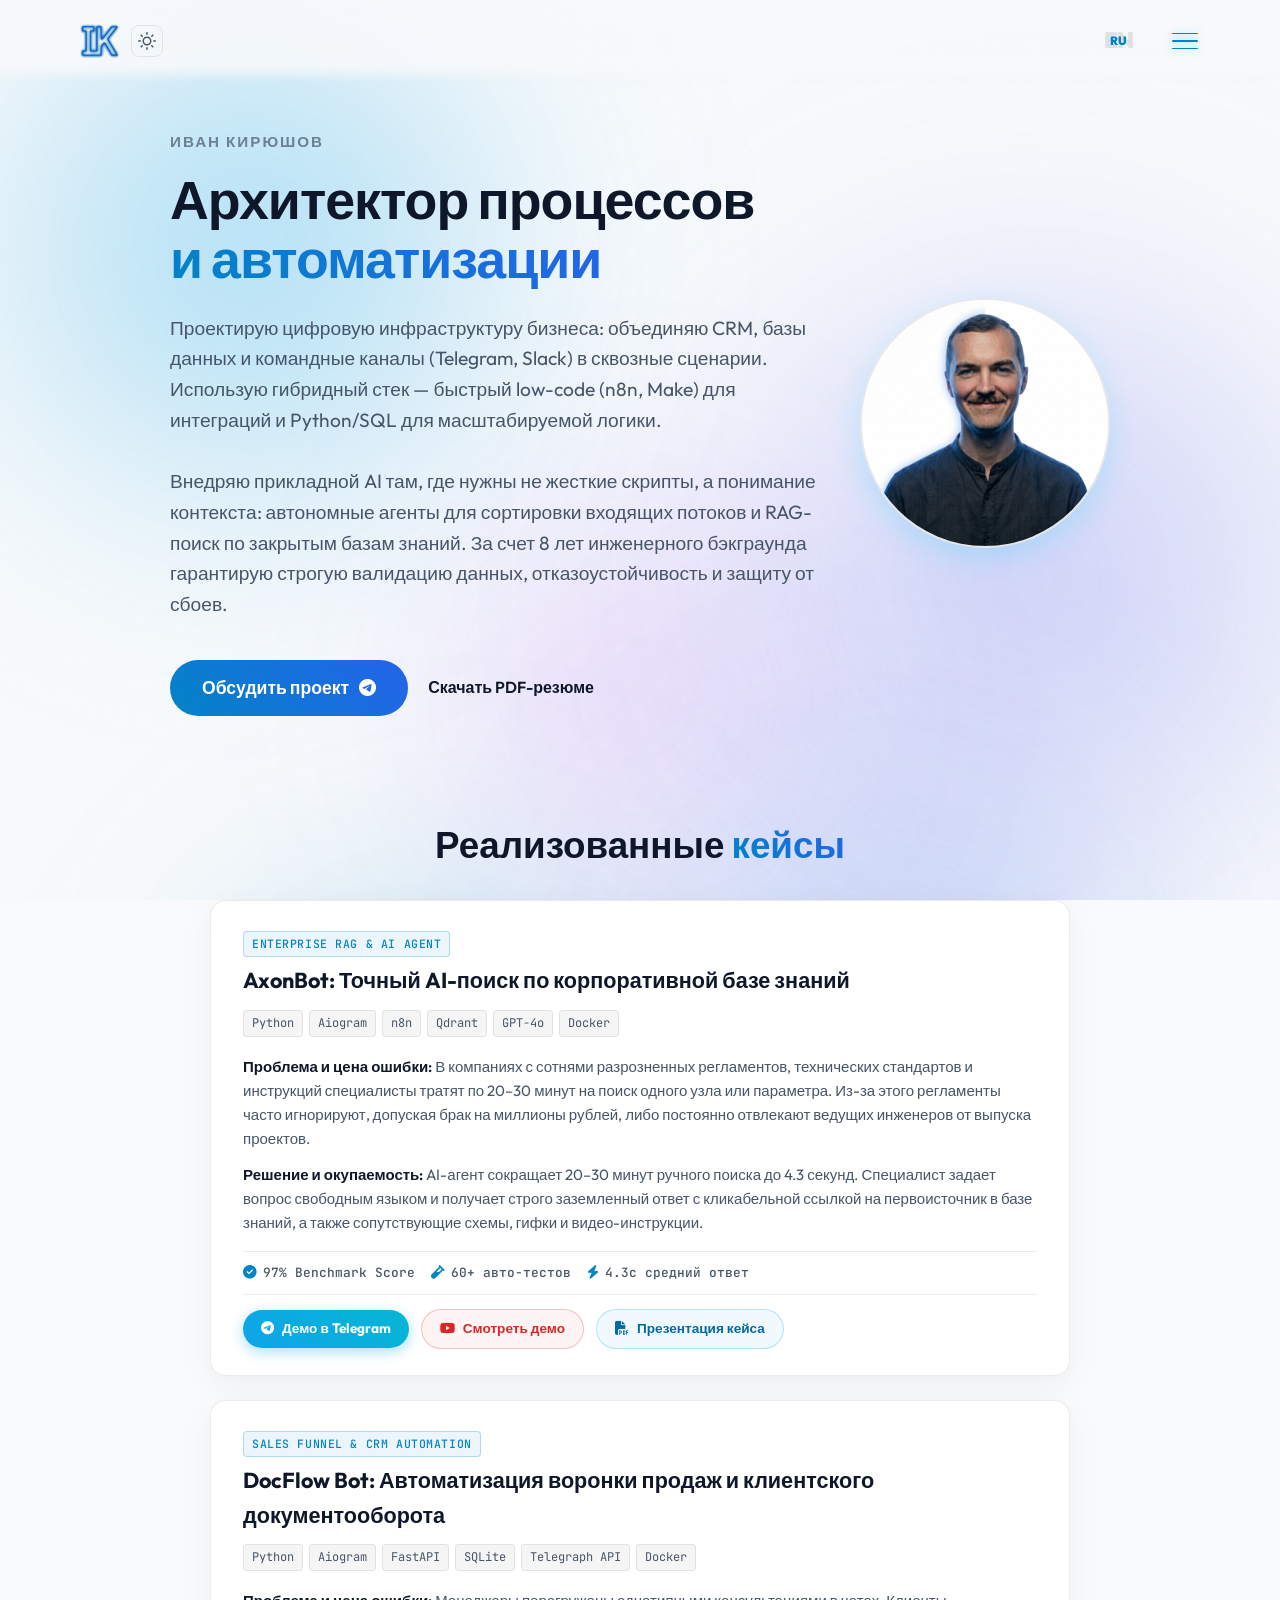
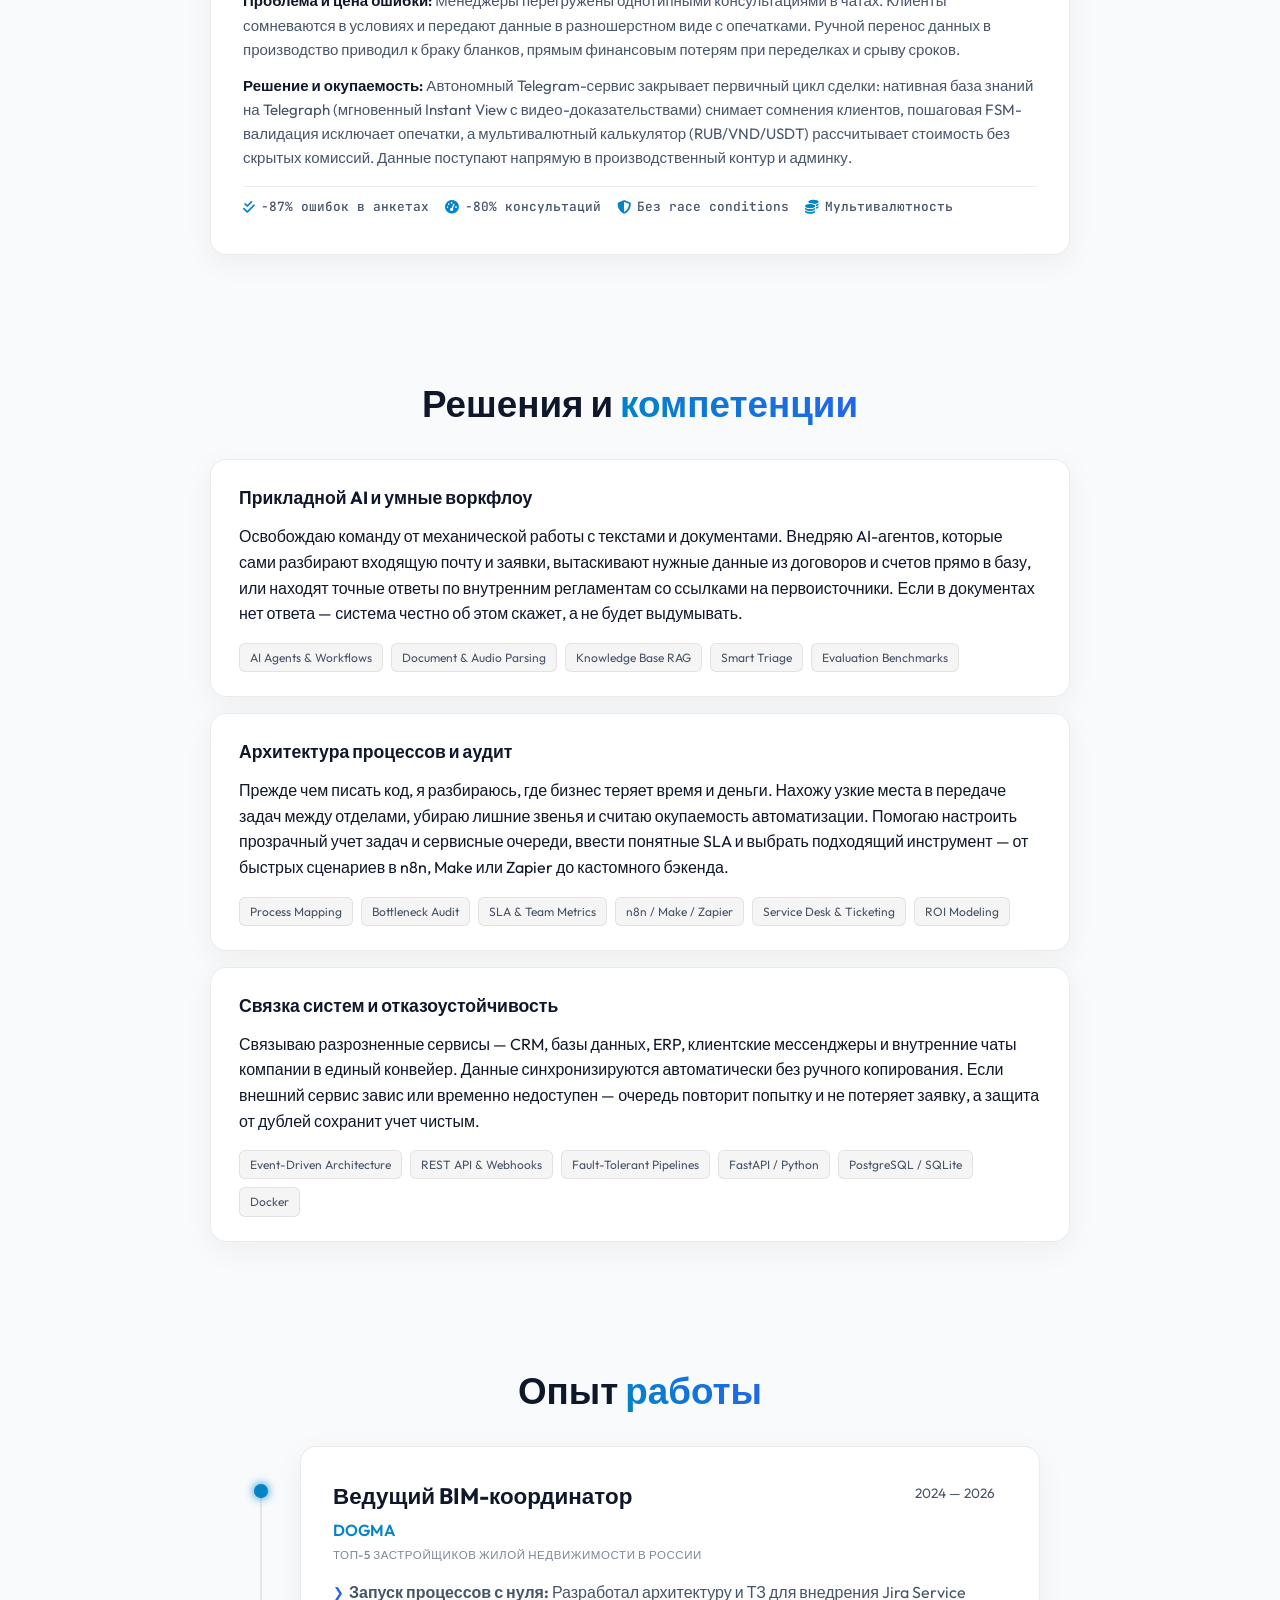
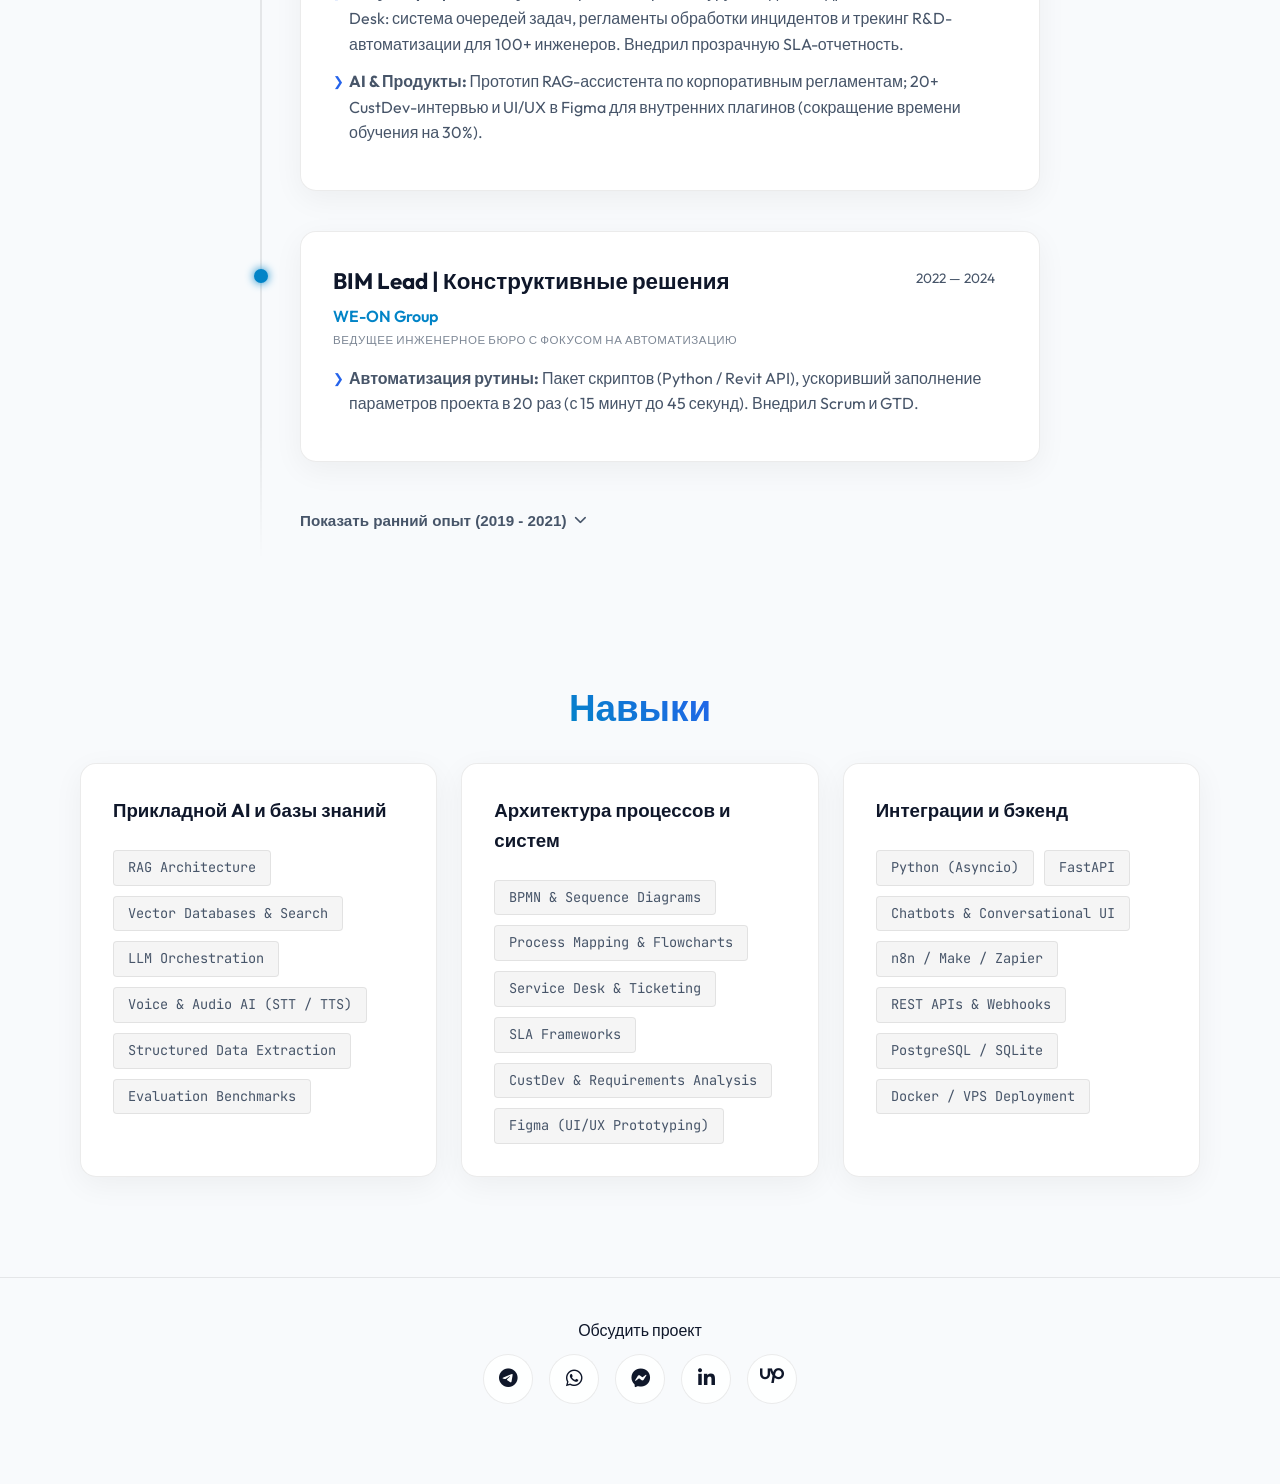
==== commit 596a9941: "Sync static assets and content adjustments" ====
--- a/ru.html
+++ b/ru.html
@@ -4,16 +4,16 @@
 <head>
     <meta charset="UTF-8">
     <meta name="viewport" content="width=device-width, initial-scale=1.0, maximum-scale=1.0, user-scalable=no">
-    <title>Иван Кирюшов | Workflow Automation Architect</title>
+    <title>Иван Кирюшов | Архитектор процессов и автоматизации</title>
     <meta name="description"
-        content="Workflow Automation Architect. Превращаю рутину в системную автоматизацию данных через Python, n8n и кастомных ботов.">
+        content="Архитектор процессов и автоматизации. Превращаю рутину в системную автоматизацию данных через Python, n8n и кастомных ботов.">
     <link rel="preconnect" href="https://fonts.googleapis.com">
     <link rel="preconnect" href="https://fonts.gstatic.com" crossorigin>
     <link
         href="https://fonts.googleapis.com/css2?family=Outfit:wght@300;400;600;800&family=JetBrains+Mono:wght@400;500&display=swap"
         rel="stylesheet">
-    <link rel="stylesheet" href="https://cdnjs.cloudflare.com/ajax/libs/font-awesome/6.4.0/css/all.min.css">
-    <link rel="stylesheet" href="style.css">
+    <link rel="stylesheet" href="https://cdnjs.cloudflare.com/ajax/libs/font-awesome/6.6.0/css/all.min.css">
+    <link rel="stylesheet" href="style.css?v=11">
     <link rel="icon" type="image/png" href="favicon.png">
     <link rel="apple-touch-icon" href="apple-touch-icon.png">
 </head>
@@ -33,8 +33,25 @@
         <div class="container nav-content">
             <div class="nav-left">
                 <a href="#" class="logo">
-                    <img src="logo.png" alt="IK Logo" class="logo-img">
+                    <img src="logo.png?v=7" alt="IK Logo" class="logo-img logo-dark">
+                    <img src="logo-light.png?v=7" alt="IK Logo" class="logo-img logo-light">
                 </a>
+                <button class="theme-toggle" id="theme-toggle" aria-label="Сменить тему">
+                    <svg class="theme-icon-dark" width="16" height="16" viewBox="0 0 24 24" fill="none" stroke="currentColor" stroke-width="2" stroke-linecap="round" stroke-linejoin="round">
+                        <path d="M21 12.79A9 9 0 1 1 11.21 3 7 7 0 0 0 21 12.79z"></path>
+                    </svg>
+                    <svg class="theme-icon-light" width="18" height="18" viewBox="0 0 24 24" fill="none" stroke="currentColor" stroke-width="2" stroke-linecap="round" stroke-linejoin="round">
+                        <circle cx="12" cy="12" r="5"></circle>
+                        <line x1="12" y1="1" x2="12" y2="3"></line>
+                        <line x1="12" y1="21" x2="12" y2="23"></line>
+                        <line x1="4.22" y1="4.22" x2="5.64" y2="5.64"></line>
+                        <line x1="18.36" y1="18.36" x2="19.78" y2="19.78"></line>
+                        <line x1="1" y1="12" x2="3" y2="12"></line>
+                        <line x1="21" y1="12" x2="23" y2="12"></line>
+                        <line x1="4.22" y1="19.78" x2="5.64" y2="18.36"></line>
+                        <line x1="18.36" y1="5.64" x2="19.78" y2="4.22"></line>
+                    </svg>
+                </button>
             </div>
 
             <div class="nav-center">
@@ -69,22 +86,22 @@
         </div>
         <div class="drawer-content">
             <ul class="drawer-nav">
+                <li><a href="#projects">Кейсы</a></li>
                 <li><a href="#services">Решения</a></li>
-                <li><a href="#stats">Эффективность</a></li>
                 <li><a href="#experience">Опыт</a></li>
                 <li><a href="#skills">Навыки</a></li>
             </ul>
             <div class="drawer-footer">
                 <p>Связаться:</p>
                 <div class="drawer-socials">
-                    <a href="https://t.me/bimivan" target="_blank" class="glass-icon"><i
+                    <a href="https://t.me/bimivan" target="_blank" class="glass-icon" title="Telegram" aria-label="Telegram"><i
                             class="fab fa-telegram-plane"></i></a>
-                    <a href="https://wa.me/79959209584" target="_blank" class="glass-icon"><i
+                    <a href="https://wa.me/79959209584" target="_blank" class="glass-icon" title="WhatsApp" aria-label="WhatsApp"><i
                             class="fab fa-whatsapp"></i></a>
-                    <a href="https://m.me/kiryvanya" target="_blank" class="glass-icon"><i
+                    <a href="https://m.me/kiryvanya" target="_blank" class="glass-icon" title="Messenger" aria-label="Messenger"><i
                             class="fab fa-facebook-messenger"></i></a>
-                    <a href="https://www.linkedin.com/in/ivan-kiryushov-5489a4198/" target="_blank"
-                        class="glass-icon"><i class="fab fa-linkedin-in"></i></a>
+                    <a href="https://www.linkedin.com/in/ivan-kiriushov-4121ba403" target="_blank" class="glass-icon" title="LinkedIn" aria-label="LinkedIn"><i class="fab fa-linkedin-in"></i></a>
+                    <a href="https://www.upwork.com/freelancers/~010f69036be68d81bb?mp_source=share" target="_blank" class="glass-icon" title="Upwork" aria-label="Upwork"><i class="fab fa-upwork"></i></a>
                 </div>
             </div>
         </div>
@@ -94,18 +111,15 @@
         <div class="container hero-content fade-up">
             <div class="hero-text-block">
                 <p class="hero-name-tag">Иван Кирюшов</p>
-                <h1>Системная автоматизация <br><span class="accent">& ИИ-решения</span></h1>
+                <h1>Архитектор процессов <br><span class="accent">и автоматизации</span></h1>
                 <p class="subtitle" style="max-width: 650px;">
-                    Я провел 8 лет внутри сложных архитектурных проектов — координировал данные для массивных жилых
-                    комплексов, 74-этажной
-                    бизнес-башни и высокодетализированных логистических центров.<br><br>
-                    Главное узкое место — чаще всего не сам софт, а сломанные рабочие процессы, связывающие данные.
-                    Поэтому я создаю инструменты, которые их чинят: от ИИ-ассистентов до промышленных Python-ботов.
+                    Проектирую цифровую инфраструктуру бизнеса: объединяю CRM, базы данных и командные каналы (Telegram, Slack) в сквозные сценарии. Использую гибридный стек — быстрый low-code (n8n, Make) для интеграций и Python/SQL для масштабируемой логики.<br><br>
+                    Внедряю прикладной AI там, где нужны не жесткие скрипты, а понимание контекста: автономные агенты для сортировки входящих потоков и RAG-поиск по закрытым базам знаний. За счет 8 лет инженерного бэкграунда гарантирую строгую валидацию данных, отказоустойчивость и защиту от сбоев.
                 </p>
                 <div class="hero-actions">
                     <a href="https://t.me/bimivan" target="_blank" class="btn btn-primary">Обсудить проект <i
                             class="fab fa-telegram-plane"></i></a>
-                    <a href="assets/Ivan_Kiryushov_Resume_RU.pdf" class="btn btn-secondary" download>Скачать
+                    <a href="assets/Ivan_Kiriushov_Resume_RU.pdf" class="btn btn-secondary" download>Скачать
                         PDF-резюме</a>
                 </div>
             </div>
@@ -113,11 +127,95 @@
             <div class="hero-photo-block" style="position: relative;">
                 <div class="glass-photo-wrapper"
                     style="width: 250px; height: 250px; border-radius: 50%; overflow: hidden; background: var(--glass-bg); border: 2px solid var(--glass-border); box-shadow: 0 10px 30px rgba(0, 210, 255, 0.2); position: relative; display: flex; align-items: center; justify-content: center;">
-                    <img src="profile.png" alt="Иван Кирюшов" style="width: 100%; height: 100%; object-fit: cover;">
+                    <img src="profile.png?v=2" alt="Иван Кирюшов" class="profile-photo photo-dark" style="width: 100%; height: 100%; object-fit: cover;">
+                    <img src="profile-light.png?v=2" alt="Иван Кирюшов" class="profile-photo photo-light" onerror="this.src='profile.png?v=2'" style="width: 100%; height: 100%; object-fit: cover;">
                 </div>
             </div>
         </div>
     </header>
+
+    <section id="projects" class="projects section-pad">
+        <div class="container">
+            <h2 class="section-title text-center fade-up">Реализованные <span class="accent">кейсы</span></h2>
+            <div class="projects-list fade-up">
+
+                <!-- AxonBot -->
+                <div class="project-card glass-card">
+                    <div class="project-header">
+                        <div class="project-meta">
+                            <span class="project-badge">Enterprise RAG & AI Agent</span>
+                            <h3 class="project-title">AxonBot: Точный AI-поиск по корпоративной базе знаний</h3>
+                        </div>
+                        <div class="project-stack">
+                            <span>Python</span>
+                            <span>Aiogram</span>
+                            <span>n8n</span>
+                            <span>Qdrant</span>
+                            <span>GPT-4o</span>
+                            <span>Docker</span>
+                        </div>
+                    </div>
+                    <div class="project-body">
+                        <div class="project-block">
+                            <strong>Проблема и цена ошибки:</strong> В компаниях с сотнями разрозненных регламентов, технических стандартов и инструкций специалисты тратят по 20–30 минут на поиск одного узла или параметра. Из-за этого регламенты часто игнорируют, допуская брак на миллионы рублей, либо постоянно отвлекают ведущих инженеров от выпуска проектов.
+                        </div>
+                        <div class="project-block">
+                            <strong>Решение и окупаемость:</strong> AI-агент сокращает 20–30 минут ручного поиска до 4.3 секунд. Специалист задает вопрос свободным языком и получает строго заземленный ответ с кликабельной ссылкой на первоисточник в базе знаний, а также сопутствующие схемы, гифки и видео-инструкции.
+                        </div>
+                        <div class="project-metrics-row">
+                            <div class="project-metric-chip"><i class="fas fa-check-circle"></i> 97% Benchmark Score</div>
+                            <div class="project-metric-chip"><i class="fas fa-vial"></i> 60+ авто-тестов</div>
+                            <div class="project-metric-chip"><i class="fas fa-bolt"></i> 4.3с средний ответ</div>
+                        </div>
+                        <div class="project-actions">
+                            <a href="https://t.me/bim_axonbot?start=landing_ru" target="_blank" rel="noopener noreferrer" class="btn-project-action btn-action-telegram">
+                                <i class="fab fa-telegram-plane"></i> Демо в Telegram
+                            </a>
+                            <a href="https://youtu.be/70uFZETkw-g" target="_blank" rel="noopener noreferrer" class="btn-project-action btn-action-youtube">
+                                <i class="fab fa-youtube"></i> Смотреть демо
+                            </a>
+                            <a href="assets/AxonBot_Landing.pdf" target="_blank" class="btn-project-action btn-action-pdf">
+                                <i class="fas fa-file-pdf"></i> Презентация кейса
+                            </a>
+                        </div>
+                    </div>
+                </div>
+
+                <!-- DocFlow CRM Bot -->
+                <div class="project-card glass-card">
+                    <div class="project-header">
+                        <div class="project-meta">
+                            <span class="project-badge">Sales Funnel & CRM Automation</span>
+                            <h3 class="project-title">DocFlow Bot: Автоматизация воронки продаж и клиентского документооборота</h3>
+                        </div>
+                        <div class="project-stack">
+                            <span>Python</span>
+                            <span>Aiogram</span>
+                            <span>FastAPI</span>
+                            <span>SQLite</span>
+                            <span>Telegraph API</span>
+                            <span>Docker</span>
+                        </div>
+                    </div>
+                    <div class="project-body">
+                        <div class="project-block">
+                            <strong>Проблема и цена ошибки:</strong> Менеджеры перегружены однотипными консультациями в чатах. Клиенты сомневаются в условиях и передают данные в разношерстном виде с опечатками. Ручной перенос данных в производство приводил к браку бланков, прямым финансовым потерям при переделках и срыву сроков.
+                        </div>
+                        <div class="project-block">
+                            <strong>Решение и окупаемость:</strong> Автономный Telegram-сервис закрывает первичный цикл сделки: нативная база знаний на Telegraph (мгновенный Instant View с видео-доказательствами) снимает сомнения клиентов, пошаговая FSM-валидация исключает опечатки, а мультивалютный калькулятор (RUB/VND/USDT) рассчитывает стоимость без скрытых комиссий. Данные поступают напрямую в производственный контур и админку.
+                        </div>
+                        <div class="project-metrics-row">
+                            <div class="project-metric-chip"><i class="fas fa-check-double"></i> -87% ошибок в анкетах</div>
+                            <div class="project-metric-chip"><i class="fas fa-tachometer-alt"></i> -80% консультаций</div>
+                            <div class="project-metric-chip"><i class="fas fa-shield-alt"></i> Без race conditions</div>
+                            <div class="project-metric-chip"><i class="fas fa-coins"></i> Мультивалютность</div>
+                        </div>
+                    </div>
+                </div>
+
+            </div>
+        </div>
+    </section>
 
     <section id="services" class="services section-pad">
         <div class="container">
@@ -126,82 +224,54 @@
 
                 <div class="service-card glass-card">
                     <div class="service-card-header">
-                        <span class="service-title">Автоматизация процессов и ИИ</span>
+                        <span class="service-title">Прикладной AI и умные воркфлоу</span>
                     </div>
                     <div class="service-card-body">
-                        <p>Снижаю операционные издержки, чиня сломанные воркфлоу с помощью кода. Создаю Python-скрипты, пайплайны n8n и RAG-ассистентов, которые ориентируются в вашей базе знаний и отвечают мгновенно — экономя сотни часов ручного поиска данных.</p>
+                        <p>Освобождаю команду от механической работы с текстами и документами. Внедряю AI-агентов, которые сами разбирают входящую почту и заявки, вытаскивают нужные данные из договоров и счетов прямо в базу, или находят точные ответы по внутренним регламентам со ссылками на первоисточники. Если в документах нет ответа — система честно об этом скажет, а не будет выдумывать.</p>
                         <div class="service-tags">
-                            <span>Python</span>
-                            <span>n8n</span>
-                            <span>RAG / Vector DB</span>
-                            <span>Confluence</span>
-                            <span>Jira Automation</span>
+                            <span>AI Agents & Workflows</span>
+                            <span>Document & Audio Parsing</span>
+                            <span>Knowledge Base RAG</span>
+                            <span>Smart Triage</span>
+                            <span>Evaluation Benchmarks</span>
                         </div>
                     </div>
                 </div>
 
                 <div class="service-card glass-card">
                     <div class="service-card-header">
-                        <span class="service-title">Боты и системные интеграции</span>
+                        <span class="service-title">Архитектура процессов и аудит</span>
                     </div>
                     <div class="service-card-body">
-                        <p>Разрабатываю промышленные боты и интеграции для избавления от ручного ввода данных. Будь то связка Telegram с CRM или фоновые конвейеры данных, я гарантирую надежную синхронизацию ваших систем.</p>
+                        <p>Прежде чем писать код, я разбираюсь, где бизнес теряет время и деньги. Нахожу узкие места в передаче задач между отделами, убираю лишние звенья и считаю окупаемость автоматизации. Помогаю настроить прозрачный учет задач и сервисные очереди, ввести понятные SLA и выбрать подходящий инструмент — от быстрых сценариев в n8n, Make или Zapier до кастомного бэкенда.</p>
                         <div class="service-tags">
-                            <span>FastAPI</span>
-                            <span>Aiogram</span>
-                            <span>Docker</span>
-                            <span>VPS</span>
-                            <span>Webhooks</span>
-                            <span>Google Sheets API</span>
+                            <span>Process Mapping</span>
+                            <span>Bottleneck Audit</span>
+                            <span>SLA & Team Metrics</span>
+                            <span>n8n / Make / Zapier</span>
+                            <span>Service Desk & Ticketing</span>
+                            <span>ROI Modeling</span>
                         </div>
                     </div>
                 </div>
 
                 <div class="service-card glass-card">
                     <div class="service-card-header">
-                        <span class="service-title">Проектирование систем (Systems Design)</span>
+                        <span class="service-title">Связка систем и отказоустойчивость</span>
                     </div>
                     <div class="service-card-body">
-                        <p>Прежде чем писать код, я провожу аудит для максимизации ROI. Анализируя узкие места через CustDev, я проектирую системы (структура Jira, SLA-фреймворки, UI-прототипы), которые приносят реальную бизнес-выгоду, а не просто набор фич.</p>
+                        <p>Связываю разрозненные сервисы — CRM, базы данных, ERP, клиентские мессенджеры и внутренние чаты компании в единый конвейер. Данные синхронизируются автоматически без ручного копирования. Если внешний сервис завис или временно недоступен — очередь повторит попытку и не потеряет заявку, а защита от дублей сохранит учет чистым.</p>
                         <div class="service-tags">
-                            <span>Jira Service Desk</span>
-                            <span>Figma</span>
-                            <span>CustDev</span>
-                            <span>Process Mapping</span>
-                            <span>SLA Design</span>
-                        </div>
-                    </div>
-                </div>
-
-            </div>
-        </div>
-    </section>
-
-    <section id="stats" class="stats">
-        <div class="container fade-up" style="margin-bottom: 40px;">
-            <h2 class="section-title text-center">Эффективность и <span class="accent">масштабирование</span></h2>
-        </div>
-        <div class="container stats-grid delay-1 fade-up">
-            <div class="stat-card glass-card">
-                <div class="stat-number">170+</div>
-                <div class="stat-label">Кейсов Service Desk</div>
-                <div class="stat-desc">Проектирование систем в Jira.</div>
-            </div>
-            <div class="stat-card glass-card">
-                <div class="stat-number">60+</div>
-                <div class="stat-label">Инженерных решений</div>
-                <div class="stat-desc">Скрипты, боты и R&D (Python).</div>
-            </div>
-            <div class="stat-card glass-card">
-                <div class="stat-number">AI</div>
-                <div class="stat-label">RAG Системы</div>
-                <div class="stat-desc">Автоматизация поиска по ГОСТам.</div>
-            </div>
-            <div class="stat-card glass-card">
-                <div class="stat-number">74</div>
-                <div class="stat-label">Этажа</div>
-                <div class="stat-desc">Полная координация (АР, КР, ИОС) первого технологически сложного небоскреба.
-                </div>
+                            <span>Event-Driven Architecture</span>
+                            <span>REST API & Webhooks</span>
+                            <span>Fault-Tolerant Pipelines</span>
+                            <span>FastAPI / Python</span>
+                            <span>PostgreSQL / SQLite</span>
+                            <span>Docker</span>
+                        </div>
+                    </div>
+                </div>
+
             </div>
         </div>
     </section>
@@ -218,20 +288,13 @@
                             <div>
                                 <h3>Ведущий BIM-координатор</h3>
                                 <div class="company">DOGMA</div>
-                                <span class="company-tagline">Топ-5 застройщиков России</span>
+                                <span class="company-tagline">Топ-5 застройщиков жилой недвижимости в России</span>
                             </div>
                             <div class="period">2024 — 2026</div>
                         </div>
                         <ul class="job-details">
-                            <li><strong>Системная архитектура:</strong> Спроектировал воркфлоу BIM-департамента в Jira
-                                Service Desk. Обработал 170+ кейсов, из которых 38% — задачи сложной автоматизации и
-                                R&D. Внедрил прозрачные SLA.</li>
-                            <li><strong>Product Management:</strong> Сопровождение разработки плагинов «под ключ». От
-                                проведения провокационных CustDev-интервью до проектирования UI/UX интерфейсов в Figma.
-                            </li>
-                            <li><strong>Инжиниринг & AI:</strong> Разработка экосистемы Python-инструментов. Внедрил
-                                RAG-систему (AI-ассистент) для мгновенной навигации по корпоративной базе знаний и
-                                ГОСТам.</li>
+                            <li><strong>Запуск процессов с нуля:</strong> Разработал архитектуру и ТЗ для внедрения Jira Service Desk: система очередей задач, регламенты обработки инцидентов и трекинг R&D-автоматизации для 100+ инженеров. Внедрил прозрачную SLA-отчетность.</li>
+                            <li><strong>AI & Продукты:</strong> Прототип RAG-ассистента по корпоративным регламентам; 20+ CustDev-интервью и UI/UX в Figma для внутренних плагинов (сокращение времени обучения на 30%).</li>
                         </ul>
                     </div>
                 </div>
@@ -243,13 +306,12 @@
                             <div>
                                 <h3>BIM Lead | Конструктивные решения</h3>
                                 <div class="company">WE-ON Group</div>
-                                <span class="company-tagline">Лидер инжиниринга с мощной BIM-автоматизацией</span>
+                                <span class="company-tagline">Ведущее инженерное бюро с фокусом на автоматизацию</span>
                             </div>
                             <div class="period">2022 — 2024</div>
                         </div>
                         <ul class="job-details">
-                            <li><strong>Оптимизация:</strong> Сократил рутину в 20 раз за счет автоматизации. Внедрил
-                                GTD и Scrum-элементы в работу групп.</li>
+                            <li><strong>Автоматизация рутины:</strong> Пакет скриптов (Python / Revit API), ускоривший заполнение параметров проекта в 20 раз (с 15 минут до 45 секунд). Внедрил Scrum и GTD.</li>
                         </ul>
                     </div>
                 </div>
@@ -267,20 +329,15 @@
                                 <div class="glass-card timeline-content">
                                     <div class="job-header">
                                         <div>
-                                            <h3>BIM-координатор</h3>
+                                            <h3>BIM-координатор / Техлид проекта</h3>
                                             <div class="company">Северин Девелопмент</div>
-                                            <span class="company-tagline">Колыбель экосистемы "Signal" и передовых
-                                                технологий 3D-сканирования</span>
+                                            <span class="company-tagline">Инновационный инкубатор и колыбель экосистемы Signal</span>
                                         </div>
                                         <div class="period">2020 — 2021</div>
                                     </div>
                                     <ul class="job-details">
-                                        <li><strong>Сложное моделирование:</strong> Координация 74-этажной башни (АР,
-                                            КР, ИОС) в
-                                            Москва-Сити.</li>
-                                        <li><strong>R&D / Team Leading:</strong> Разработка процессов для технологии
-                                            Scan-to-BIM
-                                            (облака точек). Управление процессами распределения задач.</li>
+                                        <li><strong>74-этажная башня в Москва-Сити:</strong> Согласовывал требования к модели с заказчиком (LOD/LOI). Разработал алгоритм подъема модели по облакам точек 3D-сканирования (Scan-to-BIM).</li>
+                                        <li><strong>R&D и команда:</strong> Исследовал модели эксплуатации здания после сдачи. Проводил технические интервью кандидатов, нанимал исполнителей и собирал команду проекта.</li>
                                     </ul>
                                 </div>
                             </div>
@@ -318,34 +375,41 @@
         <div class="container fade-up">
             <h2 class="section-title text-center"><span class="accent">Навыки</span></h2>
             <div class="skills-grid">
-                <!-- AI & Automation -->
+                <!-- Applied AI -->
                 <div class="glass-card skill-category">
-                    <h3>AI & R&D</h3>
+                    <h3>Прикладной AI и базы знаний</h3>
                     <div class="skill-tags">
-                        <span>RAG (Vector DB)</span>
+                        <span>RAG Architecture</span>
+                        <span>Vector Databases & Search</span>
                         <span>LLM Orchestration</span>
-                        <span>Aiogram / Telegram API</span>
-                        <span>Prompt Engineering</span>
-                    </div>
-                </div>
-                <!-- Core Dev -->
+                        <span>Voice & Audio AI (STT / TTS)</span>
+                        <span>Structured Data Extraction</span>
+                        <span>Evaluation Benchmarks</span>
+                    </div>
+                </div>
+                <!-- Process & Systems Architecture -->
                 <div class="glass-card skill-category">
-                    <h3>Automation & Dev</h3>
+                    <h3>Архитектура процессов и систем</h3>
                     <div class="skill-tags">
-                        <span>Python (Revit API)</span>
-                        <span>Dynamo (Expert)</span>
-                        <span>Meta API / Webhooks</span>
-                        <span>PyRevit / C# (Basic)</span>
-                    </div>
-                </div>
-                <!-- Management -->
+                        <span>BPMN & Sequence Diagrams</span>
+                        <span>Process Mapping & Flowcharts</span>
+                        <span>Service Desk & Ticketing</span>
+                        <span>SLA Frameworks</span>
+                        <span>CustDev & Requirements Analysis</span>
+                        <span>Figma (UI/UX Prototyping)</span>
+                    </div>
+                </div>
+                <!-- Integration & Backend -->
                 <div class="glass-card skill-category">
-                    <h3>Product & BIM</h3>
+                    <h3>Интеграции и бэкенд</h3>
                     <div class="skill-tags">
-                        <span>Jira Service Desk</span>
-                        <span>Figma (UI/UX)</span>
-                        <span>CustDev</span>
-                        <span>Revit / Navisworks</span>
+                        <span>Python (Asyncio)</span>
+                        <span>FastAPI</span>
+                        <span>Chatbots & Conversational UI</span>
+                        <span>n8n / Make / Zapier</span>
+                        <span>REST APIs & Webhooks</span>
+                        <span>PostgreSQL / SQLite</span>
+                        <span>Docker / VPS Deployment</span>
                     </div>
                 </div>
             </div>
@@ -359,16 +423,18 @@
                 <p>Обсудить проект</p>
             </div>
             <div class="social-links">
-                <a href="https://t.me/bimivan" target="_blank" class="glass-icon"><i
+                <a href="https://t.me/bimivan" target="_blank" class="glass-icon" title="Telegram" aria-label="Telegram"><i
                         class="fab fa-telegram-plane"></i></a>
-                <a href="#" target="_blank" class="glass-icon"><i class="fab fa-whatsapp"></i></a>
-                <a href="#" target="_blank" class="glass-icon"><i class="fab fa-facebook-messenger"></i></a>
-                <a href="https://www.linkedin.com/in/ivan-kiryushov-5489a4198/" target="_blank" class="glass-icon"><i
-                        class="fab fa-linkedin-in"></i></a>
+                <a href="https://wa.me/79959209584" target="_blank" class="glass-icon" title="WhatsApp" aria-label="WhatsApp"><i
+                        class="fab fa-whatsapp"></i></a>
+                <a href="https://m.me/kiryvanya" target="_blank" class="glass-icon" title="Messenger" aria-label="Messenger"><i
+                        class="fab fa-facebook-messenger"></i></a>
+                <a href="https://www.linkedin.com/in/ivan-kiriushov-4121ba403" target="_blank" class="glass-icon" title="LinkedIn" aria-label="LinkedIn"><i class="fab fa-linkedin-in"></i></a>
+                <a href="https://www.upwork.com/freelancers/~010f69036be68d81bb?mp_source=share" target="_blank" class="glass-icon" title="Upwork" aria-label="Upwork"><i class="fab fa-upwork"></i></a>
             </div>
         </div>
     </footer>
-    <script src="app.js"></script>
+    <script src="app.js?v=2"></script>
 </body>
 
 </html>
--- a/style.css
+++ b/style.css
@@ -6,6 +6,20 @@
     --text-muted: #94a3b8;
     --glass-border: rgba(255, 255, 255, 0.08);
     --glass-bg: rgba(20, 22, 32, 0.45);
+    --card-hover-border: rgba(0, 210, 255, 0.3);
+    --card-surface: rgba(20, 22, 32, 0.6);
+}
+
+[data-theme="light"] {
+    --bg-primary: #f8fafc;
+    --accent-blue: #0284c7;
+    --accent-teal: #2563eb;
+    --text-main: #0f172a;
+    --text-muted: #475569;
+    --glass-border: rgba(0, 0, 0, 0.08);
+    --glass-bg: rgba(255, 255, 255, 0.85);
+    --card-hover-border: rgba(2, 132, 199, 0.35);
+    --card-surface: #ffffff;
 }
 
 * {
@@ -810,6 +824,11 @@
     box-shadow: 0 5px 15px rgba(0, 210, 255, 0.2);
 }
 
+/* Оптическая компенсация вертикального центрирования глифа Upwork (из-за отсутствия верхних выносных элементов) */
+.glass-icon .fa-upwork {
+    transform: translateY(-0.13em);
+}
+
 /* Animations - Reveal Scroll */
 .fade-up {
     opacity: 0;
@@ -1061,7 +1080,7 @@
 .mobile-drawer {
     position: fixed;
     top: 0;
-    right: -320px;
+    right: -340px;
     /* Hidden off-screen */
     width: 300px;
     height: 100vh;
@@ -1072,12 +1091,17 @@
     z-index: 1000;
     display: flex;
     flex-direction: column;
-    transition: all 0.4s cubic-bezier(0.19, 1, 0.22, 1);
-    box-shadow: -10px 0 30px rgba(0, 0, 0, 0.6);
+    visibility: hidden;
+    pointer-events: none;
+    box-shadow: none;
+    transition: right 0.4s cubic-bezier(0.19, 1, 0.22, 1), visibility 0.4s ease, box-shadow 0.4s ease;
 }
 
 .mobile-drawer.active {
     right: 0;
+    visibility: visible;
+    pointer-events: auto;
+    box-shadow: -10px 0 30px rgba(0, 0, 0, 0.6);
 }
 
 .drawer-header {
@@ -1102,7 +1126,7 @@
 
 .drawer-content {
     flex: 1;
-    padding: 20px 40px;
+    padding: 20px 24px;
     display: flex;
     flex-direction: column;
     justify-content: space-between;
@@ -1148,6 +1172,10 @@
     transition-delay: 0.4s;
 }
 
+.mobile-drawer.active .drawer-nav li:nth-child(5) a {
+    transition-delay: 0.5s;
+}
+
 .drawer-nav a:hover {
     color: var(--accent-blue);
     padding-left: 10px;
@@ -1175,13 +1203,14 @@
 
 .drawer-socials {
     display: flex;
-    gap: 16px;
+    gap: 10px;
+    flex-wrap: wrap;
 }
 
 .drawer-socials .glass-icon {
-    width: 44px;
-    height: 44px;
-    font-size: 1.1rem;
+    width: 40px;
+    height: 40px;
+    font-size: 1rem;
     background: rgba(255, 255, 255, 0.03);
 }
 
@@ -1216,9 +1245,423 @@
         font-size: 9px !important;
     }
 
-    .hero h1 {
-        font-size: 2.4rem;
-    }
+}
+
+/* --- Theme Toggle (Monochrome Minimalist) --- */
+.theme-toggle {
+    background: transparent;
+    border: 1px solid var(--glass-border);
+    color: var(--text-muted);
+    width: 32px;
+    height: 32px;
+    border-radius: 8px;
+    display: inline-flex;
+    align-items: center;
+    justify-content: center;
+    cursor: pointer;
+    transition: all 0.25s ease;
+    margin-left: 12px;
+    font-size: 0.9rem;
+    padding: 0;
+}
+
+.theme-toggle:hover {
+    color: var(--text-main);
+    border-color: var(--accent-blue);
+    background: var(--glass-bg);
+}
+
+.theme-toggle svg {
+    vertical-align: middle;
+}
+
+.theme-toggle .theme-icon-light {
+    display: none;
+}
+
+.theme-toggle .theme-icon-dark {
+    display: inline-block;
+}
+
+[data-theme="light"] .theme-toggle .theme-icon-dark {
+    display: none;
+}
+
+[data-theme="light"] .theme-toggle .theme-icon-light {
+    display: inline-block;
+}
+
+/* --- Profile Photo Dark/Light Switching --- */
+.profile-photo.photo-light {
+    display: none;
+}
+
+.profile-photo.photo-dark {
+    display: block;
+}
+
+[data-theme="light"] .profile-photo.photo-dark {
+    display: none;
+}
+
+[data-theme="light"] .profile-photo.photo-light {
+    display: block;
+}
+
+/* --- Logo Dark/Light Switching --- */
+.logo-img.logo-light {
+    display: none;
+}
+
+.logo-img.logo-dark {
+    display: block;
+}
+
+[data-theme="light"] .logo-img.logo-dark {
+    display: none;
+}
+
+[data-theme="light"] .logo-img.logo-light {
+    display: block;
+}
+
+/* --- Light Theme Global Adaptations --- */
+[data-theme="light"] body {
+    background-color: var(--bg-primary);
+    color: var(--text-main);
+}
+
+[data-theme="light"] .blob {
+    opacity: 0.55;
+    mix-blend-mode: multiply;
+    filter: blur(100px);
+}
+
+[data-theme="light"] .blob-1 {
+    background: radial-gradient(circle, rgba(14, 165, 233, 0.7) 0%, transparent 70%);
+}
+
+[data-theme="light"] .blob-2 {
+    background: radial-gradient(circle, rgba(99, 102, 241, 0.6) 0%, transparent 70%);
+}
+
+[data-theme="light"] .blob-3 {
+    background: radial-gradient(circle, rgba(2, 132, 199, 0.65) 0%, transparent 70%);
+}
+
+[data-theme="light"] .blob-4 {
+    background: radial-gradient(circle, rgba(168, 85, 247, 0.45) 0%, transparent 70%);
+}
+
+[data-theme="light"] .blob-5 {
+    background: radial-gradient(circle, rgba(37, 99, 235, 0.55) 0%, transparent 70%);
+}
+
+[data-theme="light"] .glass-nav {
+    background: rgba(248, 250, 252, 0.85) !important;
+    border-bottom: 1px solid rgba(0, 0, 0, 0.06);
+    box-shadow: 0 4px 20px rgba(0, 0, 0, 0.05);
+}
+
+[data-theme="light"] .glass-card {
+    background: rgba(255, 255, 255, 0.9);
+    border-color: rgba(0, 0, 0, 0.08);
+    box-shadow: 0 8px 30px rgba(0, 0, 0, 0.05);
+}
+
+[data-theme="light"] .glass-card:hover {
+    border-color: rgba(2, 132, 199, 0.35);
+    box-shadow: 0 12px 36px rgba(0, 0, 0, 0.08);
+}
+
+[data-theme="light"] .stat-label,
+[data-theme="light"] .job-header h3,
+[data-theme="light"] .skill-category h3,
+[data-theme="light"] .project-title,
+[data-theme="light"] .service-title {
+    color: var(--text-main);
+}
+
+[data-theme="light"] .stat-card {
+    background: rgba(255, 255, 255, 0.95);
+}
+
+[data-theme="light"] .mobile-drawer {
+    background: rgba(255, 255, 255, 0.98);
+    border-left: 1px solid rgba(0, 0, 0, 0.1);
+}
+
+[data-theme="light"] .mobile-drawer.active {
+    box-shadow: -10px 0 30px rgba(0, 0, 0, 0.12);
+}
+
+[data-theme="light"] .drawer-nav a {
+    color: #0f172a;
+}
+
+[data-theme="light"] .lang-bg {
+    color: rgba(0, 0, 0, 0.1);
+}
+
+[data-theme="light"] .lang-fg {
+    color: var(--accent-blue);
+    text-shadow: none;
+}
+
+[data-theme="light"] .close-drawer {
+    color: #0f172a;
+}
+
+[data-theme="light"] .service-tags span,
+[data-theme="light"] .service-body .service-tags span,
+[data-theme="light"] .skill-tags span,
+[data-theme="light"] .project-stack span {
+    background: rgba(0, 0, 0, 0.04);
+    border-color: rgba(0, 0, 0, 0.08);
+    color: var(--text-muted);
+}
+
+[data-theme="light"] .project-badge {
+    background: rgba(2, 132, 199, 0.08);
+    border-color: rgba(2, 132, 199, 0.25);
+    color: var(--accent-blue);
+}
+
+[data-theme="light"] .project-metric-chip {
+    background: transparent !important;
+    border: none !important;
+    color: #475569;
+}
+
+/* --- Projects / Case Studies Section --- */
+.projects-list {
+    display: flex;
+    flex-direction: column;
+    gap: 24px;
+    max-width: 860px;
+    margin: 0 auto;
+}
+
+.project-card {
+    padding: 30px 32px 26px;
+    border-radius: 16px;
+    transition: border-color 0.3s ease, box-shadow 0.3s ease;
+}
+
+.project-card:hover {
+    border-color: var(--card-hover-border);
+}
+
+.project-header {
+    display: flex;
+    justify-content: space-between;
+    align-items: flex-start;
+    flex-wrap: wrap;
+    gap: 12px;
+    margin-bottom: 18px;
+}
+
+.project-meta {
+    display: flex;
+    flex-direction: column;
+    gap: 6px;
+}
+
+.project-badge {
+    align-self: flex-start;
+    font-family: 'JetBrains Mono', monospace;
+    font-size: 0.72rem;
+    font-weight: 500;
+    color: var(--accent-blue);
+    text-transform: uppercase;
+    letter-spacing: 0.05em;
+    background: rgba(0, 210, 255, 0.08);
+    border: 1px solid rgba(0, 210, 255, 0.2);
+    padding: 3px 8px;
+    border-radius: 4px;
+}
+
+.project-title {
+    font-size: 1.35rem;
+    font-weight: 700;
+    color: #fff;
+    margin: 0;
+}
+
+.project-stack {
+    display: flex;
+    flex-wrap: wrap;
+    gap: 6px;
+    align-self: flex-start;
+}
+
+.project-stack span {
+    background: rgba(255, 255, 255, 0.04);
+    border: 1px solid var(--glass-border);
+    padding: 3px 8px;
+    border-radius: 4px;
+    font-family: 'JetBrains Mono', monospace;
+    font-size: 0.75rem;
+    color: var(--text-muted);
+}
+
+.project-body {
+    display: flex;
+    flex-direction: column;
+    gap: 12px;
+    font-size: 0.94rem;
+    line-height: 1.6;
+    color: var(--text-muted);
+}
+
+.project-block strong {
+    color: var(--text-main);
+    font-weight: 600;
+}
+
+.project-metrics-row {
+    display: flex;
+    flex-wrap: wrap;
+    align-items: center;
+    gap: 16px;
+    margin-top: 4px;
+    padding: 14px 0;
+    border-top: 1px solid var(--glass-border);
+}
+
+.project-metric-chip {
+    display: inline-flex;
+    align-items: center;
+    gap: 6px;
+    font-size: 0.8rem;
+    line-height: 1;
+    font-weight: 500;
+    color: var(--text-muted);
+    font-family: 'JetBrains Mono', monospace;
+    background: transparent !important;
+    border: none !important;
+    padding: 0 !important;
+}
+
+.project-metric-chip i {
+    color: var(--accent-blue);
+    font-size: 0.85rem;
+    line-height: 1;
+}
+
+[data-theme="light"] .project-metric-chip {
+    color: #475569;
+}
+
+[data-theme="light"] .project-metric-chip i {
+    color: #0284c7;
+}
+
+.project-actions {
+    display: flex;
+    flex-wrap: wrap;
+    align-items: center;
+    gap: 12px;
+    margin-top: -12px; /* Нивелирует flex-gap в 12px от .project-body для идеальной вертикальной симметрии */
+    padding-top: 14px;
+    border-top: 1px solid rgba(255, 255, 255, 0.06);
+}
+
+[data-theme="light"] .project-actions {
+    border-top-color: rgba(15, 23, 42, 0.08);
+}
+
+.btn-project-action {
+    display: inline-flex;
+    align-items: center;
+    gap: 8px;
+    padding: 8px 18px;
+    border-radius: 30px;
+    font-size: 0.85rem;
+    font-weight: 600;
+    text-decoration: none;
+    transition: all 0.25s cubic-bezier(0.16, 1, 0.3, 1);
+    cursor: pointer;
+}
+
+/* Telegram Primary (Hero-styled solid button) */
+.btn-action-telegram {
+    background: linear-gradient(45deg, var(--accent-blue), var(--accent-teal));
+    color: #fff !important;
+    font-weight: 700;
+    border: none;
+    box-shadow: 0 4px 15px rgba(0, 210, 255, 0.25);
+}
+
+.btn-action-telegram:hover {
+    transform: scale(1.04);
+    box-shadow: 0 6px 20px rgba(0, 210, 255, 0.45);
+    color: #fff !important;
+}
+
+/* YouTube Secondary Pill */
+.btn-action-youtube {
+    background: rgba(255, 0, 0, 0.06);
+    border: 1px solid rgba(255, 68, 68, 0.25);
+    color: #ff6b6b;
+}
+
+.btn-action-youtube:hover {
+    background: rgba(255, 0, 0, 0.15);
+    border-color: rgba(255, 68, 68, 0.5);
+    color: #ff8787;
+    transform: scale(1.04);
+    box-shadow: 0 4px 15px rgba(255, 0, 0, 0.2);
+}
+
+/* PDF Secondary Pill */
+.btn-action-pdf {
+    background: rgba(0, 210, 255, 0.05);
+    border: 1px solid rgba(0, 210, 255, 0.22);
+    color: var(--accent-blue);
+}
+
+.btn-action-pdf:hover {
+    background: rgba(0, 210, 255, 0.12);
+    border-color: var(--accent-blue);
+    color: #fff;
+    transform: scale(1.04);
+    box-shadow: 0 4px 15px rgba(0, 210, 255, 0.2);
+}
+
+/* Light theme button styles */
+[data-theme="light"] .btn-action-telegram {
+    background: linear-gradient(45deg, #0ea5e9, #06b6d4);
+    color: #fff !important;
+    box-shadow: 0 4px 14px rgba(14, 165, 233, 0.35);
+}
+
+[data-theme="light"] .btn-action-telegram:hover {
+    box-shadow: 0 6px 20px rgba(14, 165, 233, 0.5);
+}
+
+[data-theme="light"] .btn-action-youtube {
+    background: rgba(220, 38, 38, 0.05);
+    border: 1px solid rgba(220, 38, 38, 0.25);
+    color: #dc2626;
+}
+
+[data-theme="light"] .btn-action-youtube:hover {
+    background: rgba(220, 38, 38, 0.12);
+    border-color: #dc2626;
+    color: #b91c1c;
+}
+
+[data-theme="light"] .btn-action-pdf {
+    background: rgba(14, 165, 233, 0.06);
+    border: 1px solid rgba(14, 165, 233, 0.28);
+    color: #0369a1;
+}
+
+[data-theme="light"] .btn-action-pdf:hover {
+    background: rgba(14, 165, 233, 0.14);
+    border-color: #0ea5e9;
+    color: #0284c7;
 }
 
 /* --- Print Styles for High-Quality PDF Generation --- */
